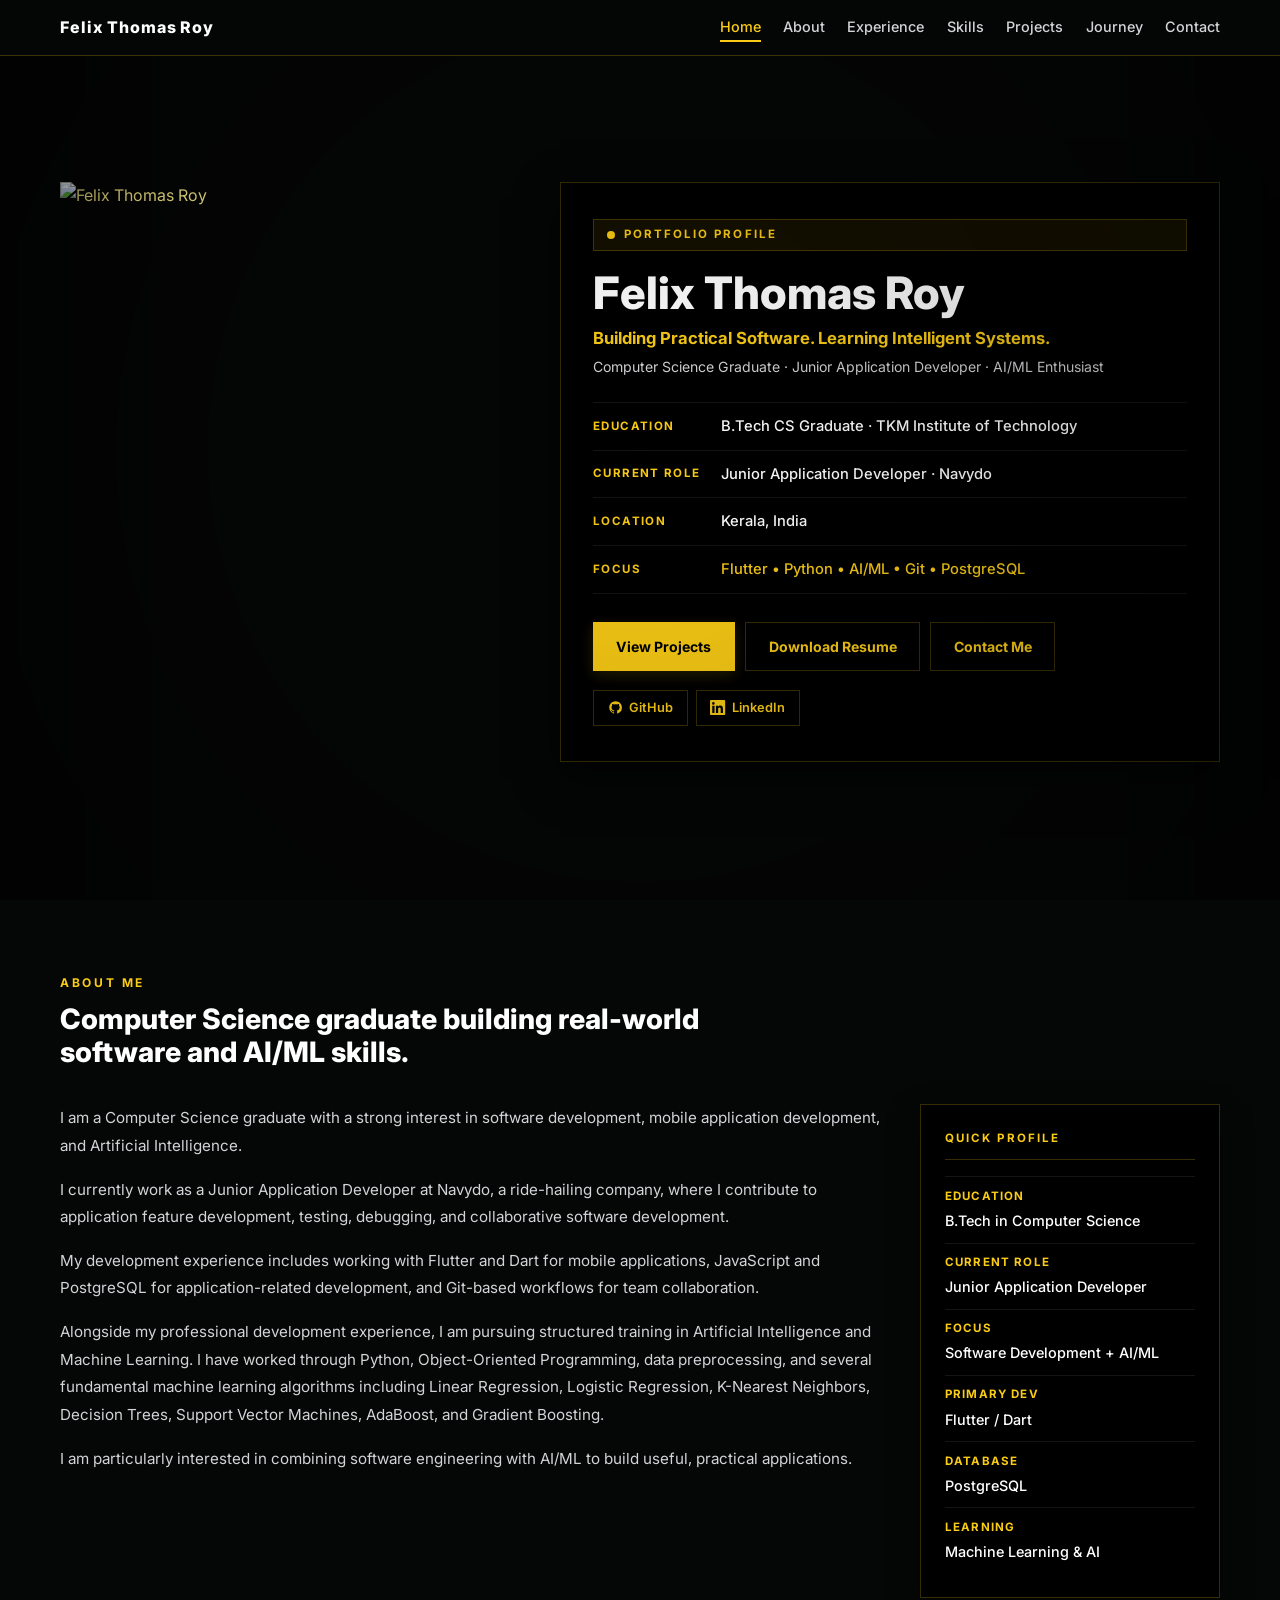
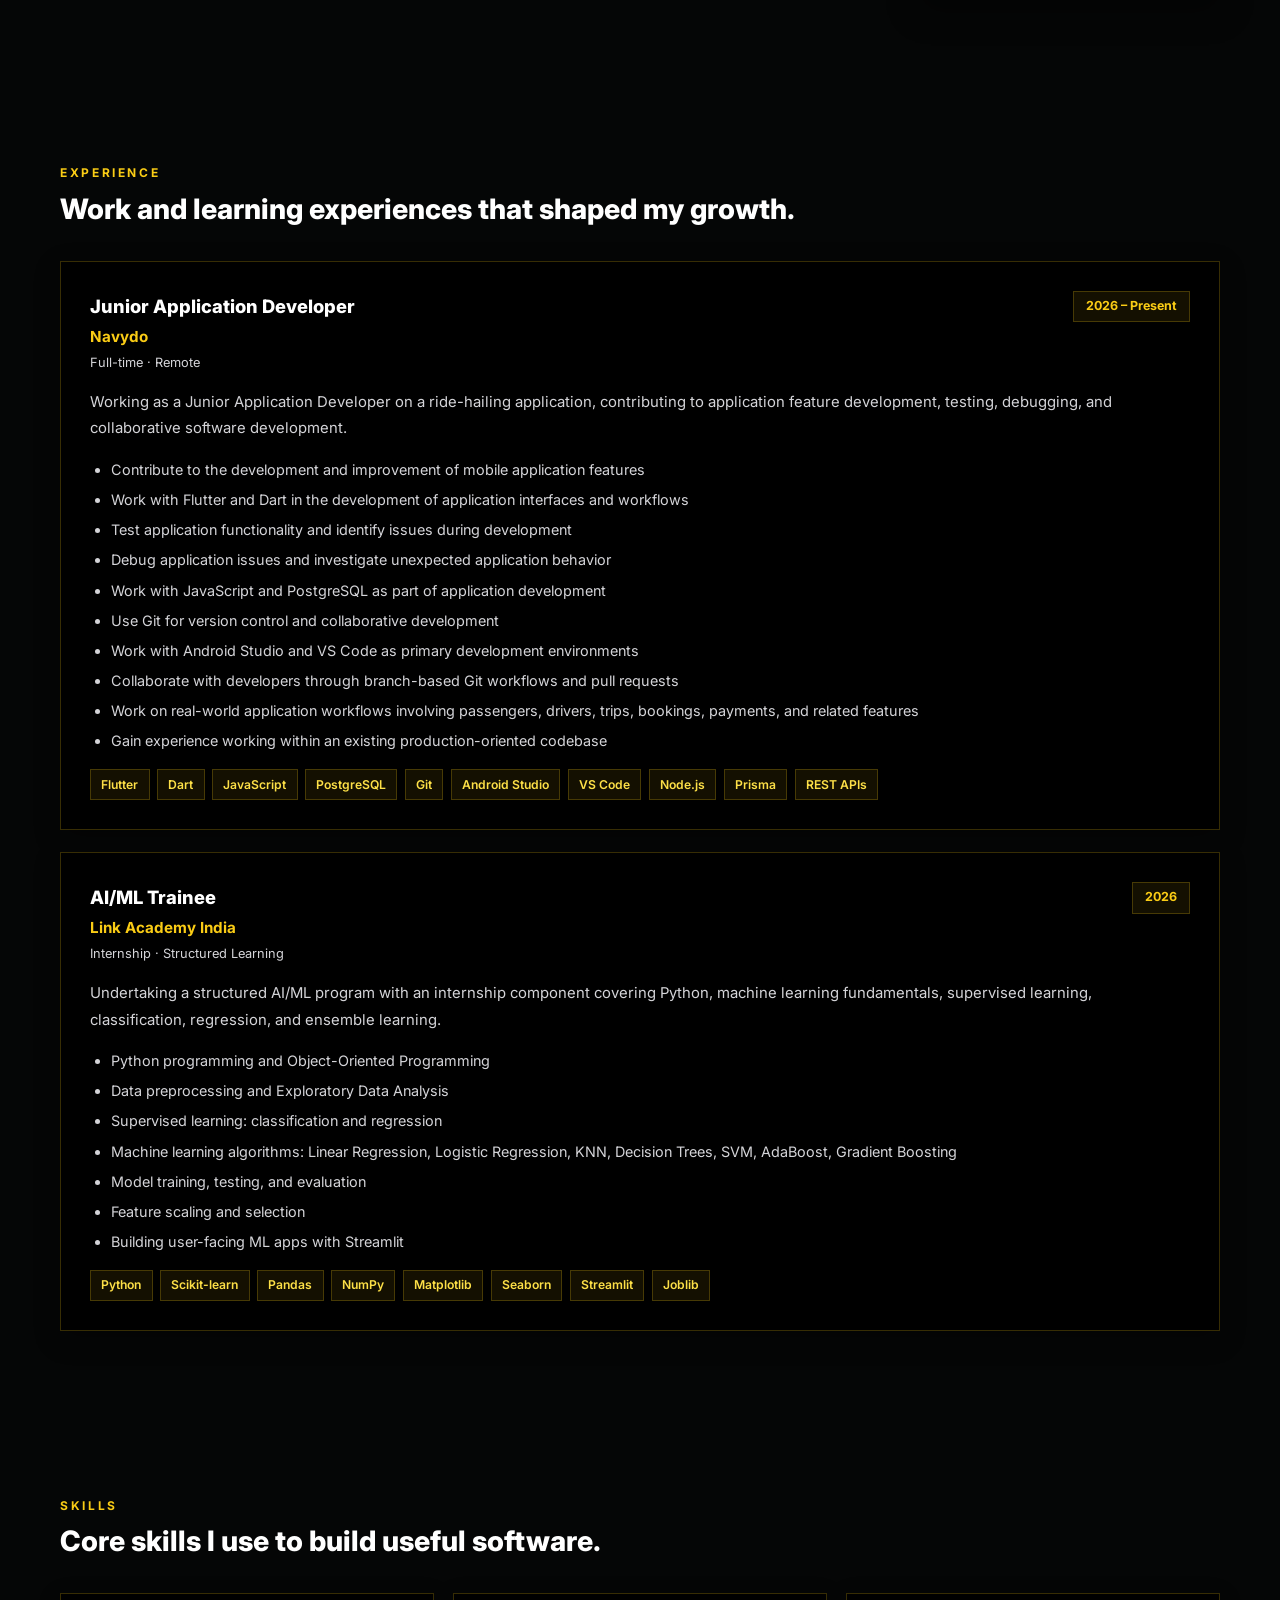
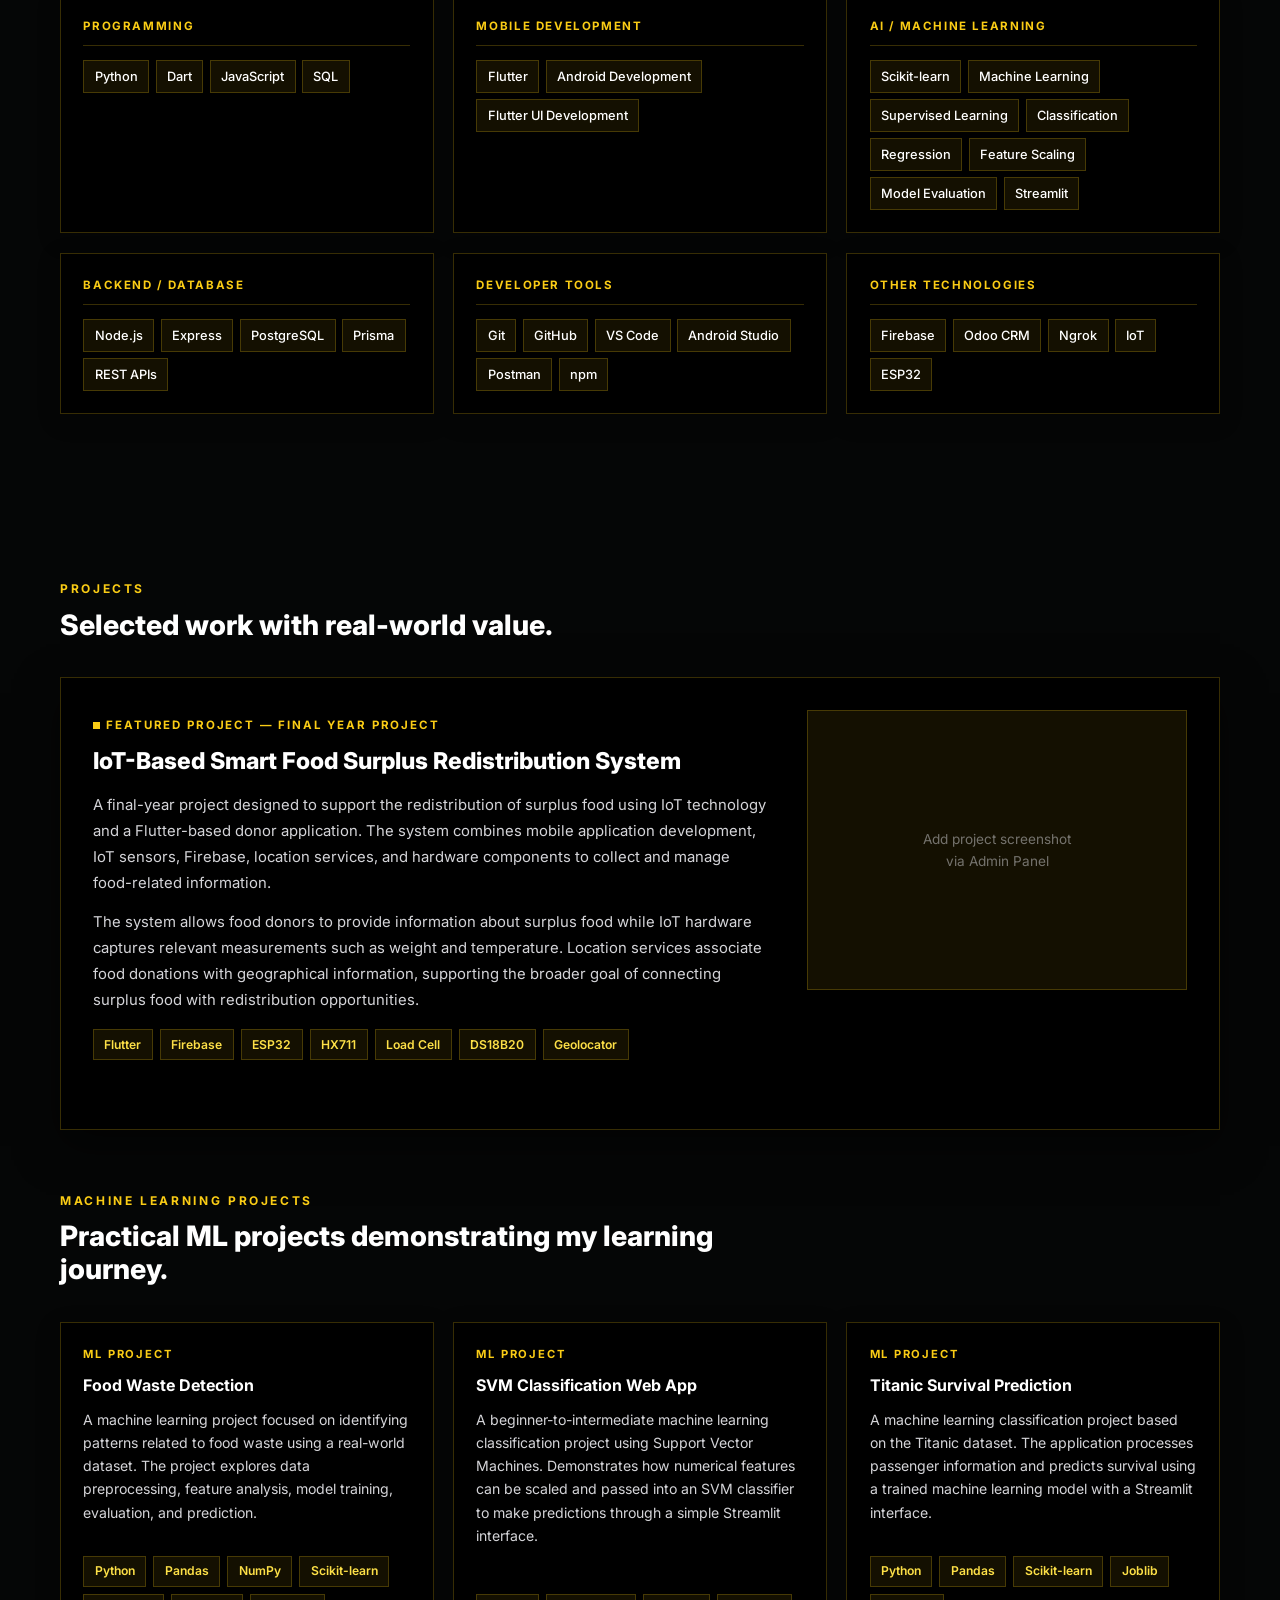
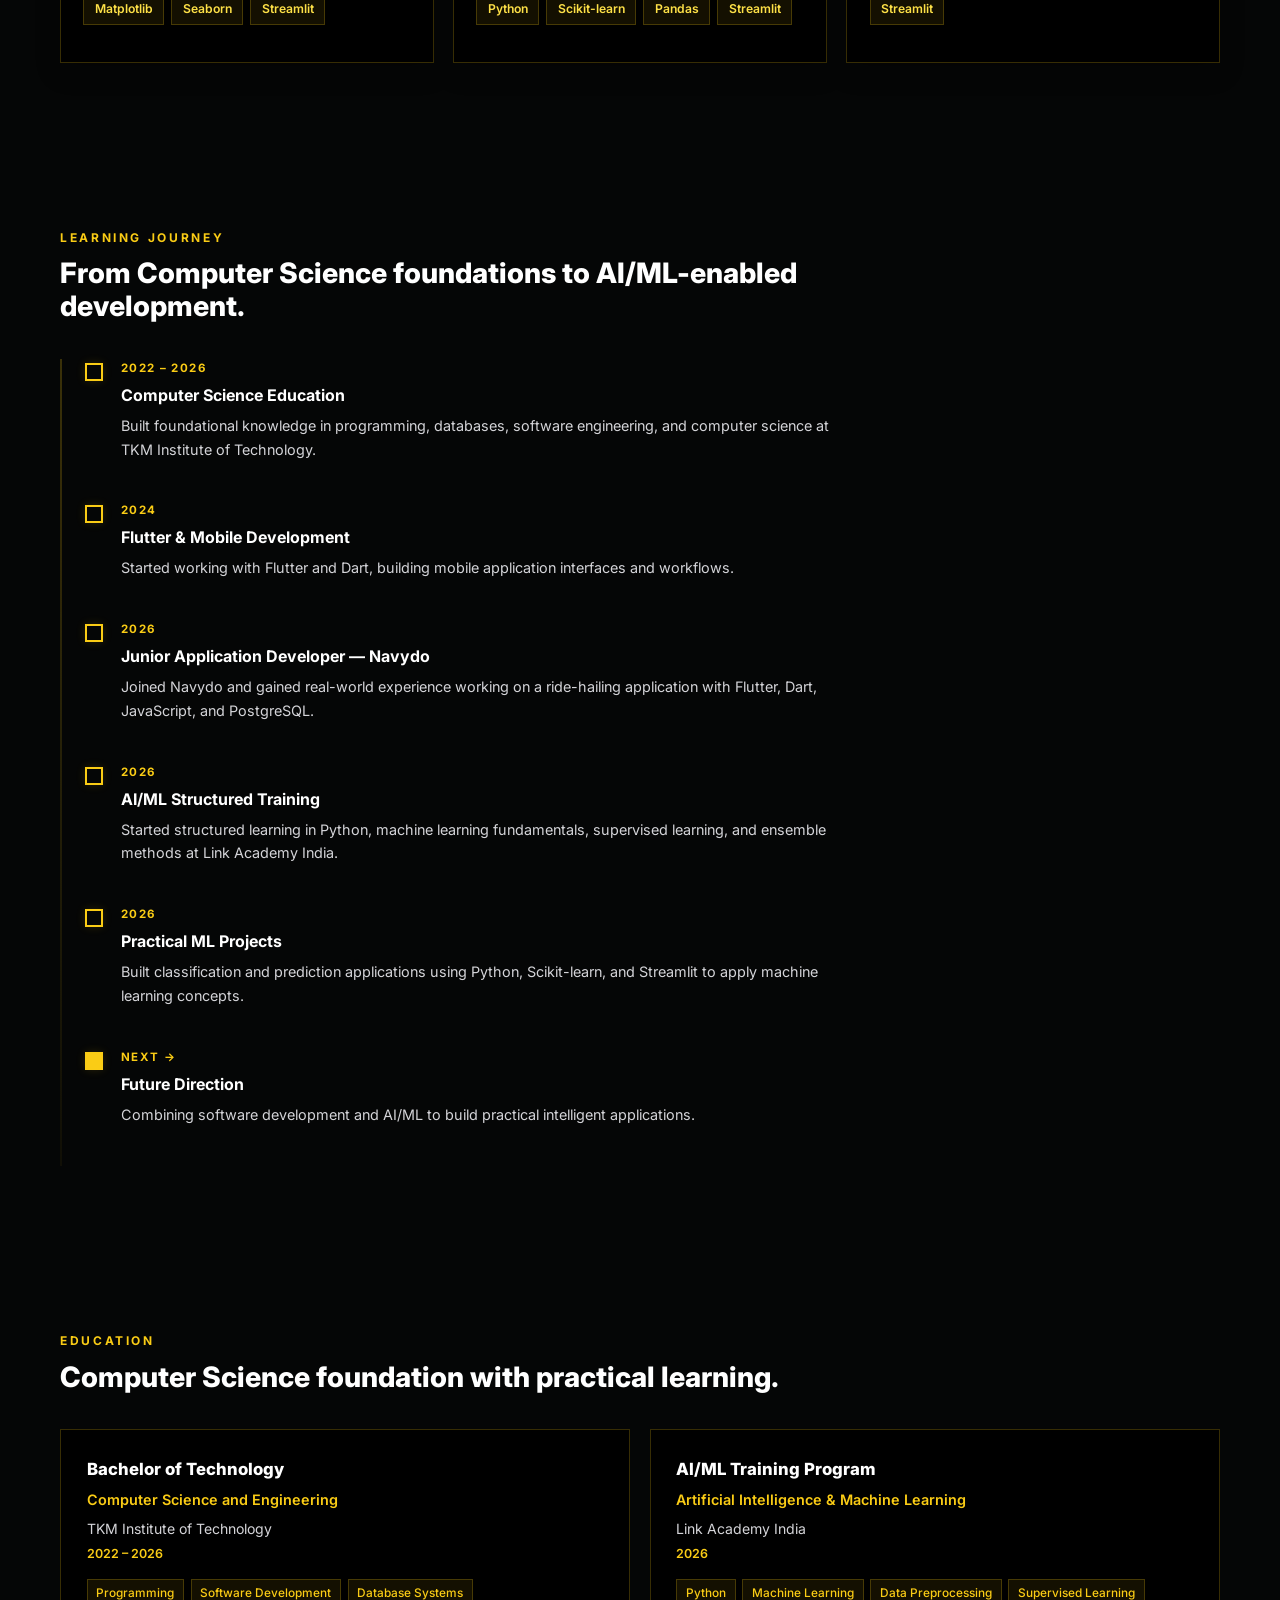
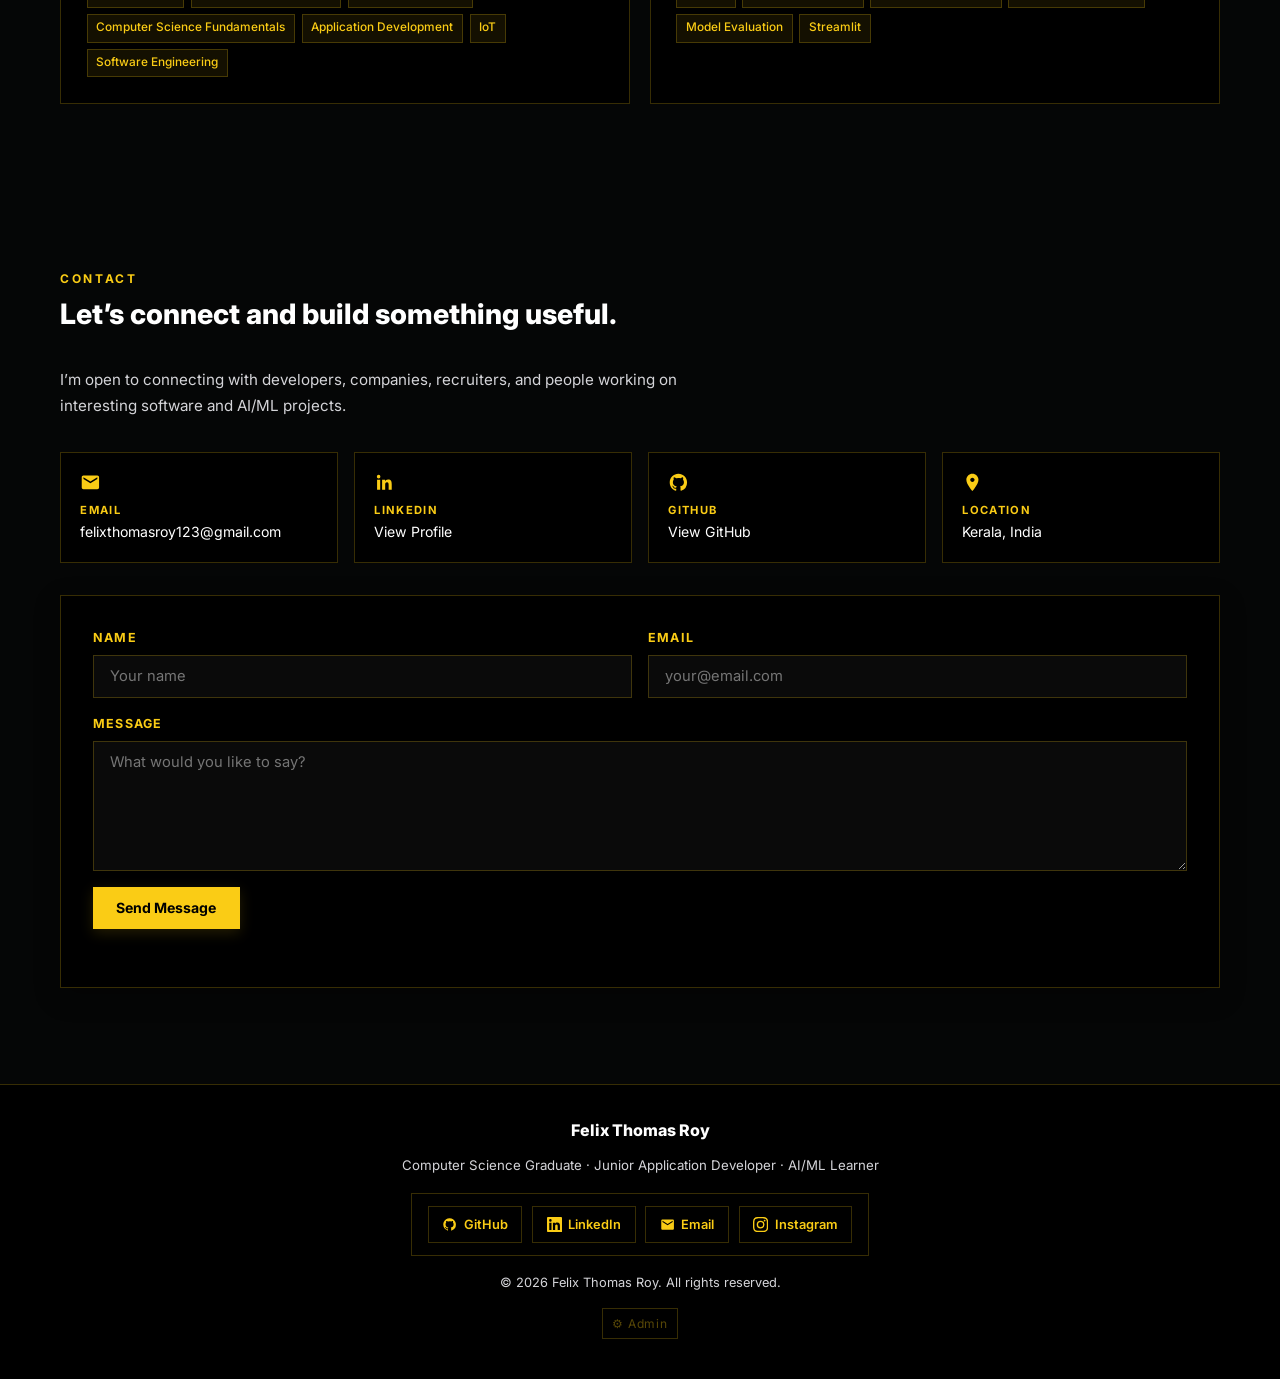
==== index.html @ 2df12592 "Initial commit" ====
<!DOCTYPE html>
<html lang="en">
<head>
  <meta charset="UTF-8" />
  <meta name="viewport" content="width=device-width, initial-scale=1.0" />
  <title>Felix Thomas Roy | Junior Application Developer &amp; AI/ML Learner</title>
  <meta name="description" content="Portfolio of Felix Thomas Roy, a Computer Science graduate and Junior Application Developer with experience in Flutter application development and an expanding focus on Artificial Intelligence and Machine Learning." />
  <meta name="keywords" content="Felix Thomas Roy, Flutter Developer, Junior Developer, AI ML, Kerala, Portfolio" />
  <meta property="og:title" content="Felix Thomas Roy | Junior Application Developer &amp; AI/ML Learner" />
  <meta property="og:description" content="Computer Science graduate and Junior Application Developer specialising in Flutter and AI/ML." />
  <meta property="og:type" content="website" />
  <link rel="preconnect" href="https://fonts.googleapis.com" />
  <link rel="preconnect" href="https://fonts.gstatic.com" crossorigin />
  <link href="https://fonts.googleapis.com/css2?family=Inter:wght@400;500;600;700;800&display=swap" rel="stylesheet" />
  <link rel="stylesheet" href="styles.css" />

  <!-- Inline portfolio data — always works, even without the server -->
  <script>
  window.PORTFOLIO_DATA = {
    "hero": {
      "name": "Felix Thomas Roy",
      "tagline": "Building Practical Software. Learning Intelligent Systems.",
      "subtitle": "Computer Science Graduate \u00b7 Junior Application Developer \u00b7 AI/ML Enthusiast",
      "intro": "I'm Felix Thomas Roy, a Computer Science graduate and Junior Application Developer with experience working on real-world mobile application development. I enjoy building practical software, solving technical problems, and continuously expanding my skills in Artificial Intelligence and Machine Learning.",
      "profilePhoto": "assets/profile-photo.jpeg",
      "resumeFile": "assets/Felix_resume.pdf",
      "availableText": "Available for work",
      "cta": {
        "viewProjects": "#projects",
        "contact": "#contact",
        "github": "https://github.com/felixthomasroy",
        "linkedin": "https://www.linkedin.com/in/felix-thomas-roy-474329355"
      }
    },
    "about": {
      "heading": "About Me",
      "paragraphs": [
        "I am a Computer Science graduate with a strong interest in software development, mobile application development, and Artificial Intelligence.",
        "I currently work as a Junior Application Developer at Navydo, a ride-hailing company, where I contribute to application feature development, testing, debugging, and collaborative software development.",
        "My development experience includes working with Flutter and Dart for mobile applications, JavaScript and PostgreSQL for application-related development, and Git-based workflows for team collaboration.",
        "Alongside my professional development experience, I am pursuing structured training in Artificial Intelligence and Machine Learning. I have worked through Python, Object-Oriented Programming, data preprocessing, and several fundamental machine learning algorithms including Linear Regression, Logistic Regression, K-Nearest Neighbors, Decision Trees, Support Vector Machines, AdaBoost, and Gradient Boosting.",
        "I am particularly interested in combining software engineering with AI/ML to build useful, practical applications."
      ],
      "quickProfile": [
        { "label": "Education", "value": "B.Tech in Computer Science" },
        { "label": "Current Role", "value": "Junior Application Developer" },
        { "label": "Focus", "value": "Software Development + AI/ML" },
        { "label": "Primary Dev", "value": "Flutter / Dart" },
        { "label": "Database", "value": "PostgreSQL" },
        { "label": "Learning", "value": "Machine Learning & AI" }
      ]
    },
    "experience": [
      {
        "id": "navydo",
        "role": "Junior Application Developer",
        "company": "Navydo",
        "type": "Full-time \u00b7 Remote",
        "period": "2026 \u2013 Present",
        "description": "Working as a Junior Application Developer on a ride-hailing application, contributing to application feature development, testing, debugging, and collaborative software development.",
        "responsibilities": [
          "Contribute to the development and improvement of mobile application features",
          "Work with Flutter and Dart in the development of application interfaces and workflows",
          "Test application functionality and identify issues during development",
          "Debug application issues and investigate unexpected application behavior",
          "Work with JavaScript and PostgreSQL as part of application development",
          "Use Git for version control and collaborative development",
          "Collaborate through branch-based Git workflows and pull requests",
          "Work on real-world workflows involving passengers, drivers, trips, bookings, payments, and related features",
          "Gain experience working within an existing production-oriented codebase"
        ],
        "technologies": ["Flutter", "Dart", "JavaScript", "PostgreSQL", "Git", "Android Studio", "VS Code", "Node.js", "Prisma", "REST APIs"]
      },
      {
        "id": "aiml",
        "role": "AI/ML Trainee",
        "company": "Link Academy India",
        "type": "Internship \u00b7 Structured Learning",
        "period": "2026",
        "description": "Undertaking a structured AI/ML program with an internship component covering Python, machine learning fundamentals, supervised learning, classification, regression, and ensemble learning.",
        "responsibilities": [
          "Python programming and Object-Oriented Programming",
          "Data preprocessing and Exploratory Data Analysis",
          "Supervised learning: classification and regression algorithms",
          "Machine learning algorithms: Linear Regression, Logistic Regression, KNN, Decision Trees, SVM, AdaBoost, Gradient Boosting",
          "Model training, testing, and evaluation",
          "Feature scaling and feature selection",
          "Building user-facing ML applications with Streamlit"
        ],
        "technologies": ["Python", "Scikit-learn", "Pandas", "NumPy", "Matplotlib", "Seaborn", "Streamlit", "Joblib"]
      }
    ],
    "skills": [
      { "category": "Programming", "items": ["Python", "Dart", "JavaScript", "SQL"] },
      { "category": "Mobile Development", "items": ["Flutter", "Android Development", "Flutter UI Development"] },
      { "category": "AI / Machine Learning", "items": ["Scikit-learn", "Machine Learning", "Supervised Learning", "Classification", "Regression", "Feature Scaling", "Model Evaluation", "Streamlit"] },
      { "category": "Backend / Database", "items": ["Node.js", "Express", "PostgreSQL", "Prisma", "REST APIs"] },
      { "category": "Developer Tools", "items": ["Git", "GitHub", "VS Code", "Android Studio", "Postman", "npm"] },
      { "category": "Other Technologies", "items": ["Firebase", "Odoo CRM", "Ngrok", "IoT", "ESP32"] }
    ],
    "projects": [
      {
        "id": "food-redistribution",
        "featured": true,
        "title": "IoT-Based Smart Food Surplus Redistribution System",
        "type": "Final Year Project",
        "description": "A final-year project designed to support the redistribution of surplus food using IoT technology and a Flutter-based donor application. The system combines mobile development, IoT sensors, Firebase, and location services.",
        "details": "The system allows food donors to provide information about surplus food while IoT hardware captures measurements such as weight and temperature. Location services associate food donations with geographical information, supporting connections between surplus food and redistribution opportunities.",
        "technologies": ["Flutter", "Firebase", "ESP32", "HX711", "Load Cell", "DS18B20", "Geolocator"],
        "image": "",
        "githubUrl": "",
        "liveUrl": ""
      },
      {
        "id": "food-waste-detection",
        "featured": false,
        "title": "Food Waste Detection",
        "type": "ML Project",
        "description": "A machine learning project focused on identifying patterns related to food waste using a real-world dataset. Explores data preprocessing, feature analysis, model training, evaluation, and prediction.",
        "details": "",
        "technologies": ["Python", "Pandas", "NumPy", "Scikit-learn", "Matplotlib", "Seaborn", "Streamlit"],
        "image": "",
        "githubUrl": "",
        "liveUrl": ""
      },
      {
        "id": "svm-classifier",
        "featured": false,
        "title": "SVM Classification Web App",
        "type": "ML Project",
        "description": "A machine learning classification project using Support Vector Machines. Demonstrates feature scaling, SVM classification, and model prediction through a simple Streamlit interface.",
        "details": "",
        "technologies": ["Python", "Scikit-learn", "Pandas", "Streamlit"],
        "image": "",
        "githubUrl": "",
        "liveUrl": ""
      },
      {
        "id": "titanic-prediction",
        "featured": false,
        "title": "Titanic Survival Prediction",
        "type": "ML Project",
        "description": "A machine learning classification project based on the Titanic dataset. Processes passenger information and predicts survival using a trained ML model with an interactive Streamlit UI.",
        "details": "",
        "technologies": ["Python", "Pandas", "Scikit-learn", "Joblib", "Streamlit"],
        "image": "",
        "githubUrl": "",
        "liveUrl": ""
      }
    ],
    "timeline": [
      { "step": "Computer Science Education", "description": "Built foundational knowledge in programming, databases, software engineering, and computer science at TKM Institute of Technology.", "period": "2022 – 2026" },
      { "step": "Flutter & Mobile Development", "description": "Started working with Flutter and Dart, building mobile application interfaces and workflows.", "period": "2024" },
      { "step": "Junior Application Developer — Navydo", "description": "Joined Navydo and gained real-world experience working on a ride-hailing application with Flutter, Dart, JavaScript, and PostgreSQL.", "period": "2026" },
      { "step": "AI/ML Structured Training", "description": "Started structured learning in Python, machine learning fundamentals, supervised learning, and ensemble methods at Link Academy India.", "period": "2026" },
      { "step": "Practical ML Projects", "description": "Built classification and prediction applications using Python, Scikit-learn, and Streamlit to apply machine learning concepts.", "period": "2026" },
      { "step": "Future Direction", "description": "Combining software development and AI/ML to build practical intelligent applications.", "period": "Next \u2192" }
    ],
    "education": [
      {
        "degree": "Bachelor of Technology",
        "field": "Computer Science and Engineering",
        "institution": "TKM Institute of Technology",
        "period": "2022 – 2026",
        "focusAreas": ["Programming", "Software Development", "Database Systems", "Computer Science Fundamentals", "Application Development", "IoT", "Software Engineering"]
      },
      {
        "degree": "AI/ML Training Program",
        "field": "Artificial Intelligence & Machine Learning",
        "institution": "Link Academy India",
        "period": "2026",
        "focusAreas": ["Python", "Machine Learning", "Data Preprocessing", "Supervised Learning", "Model Evaluation", "Streamlit"]
      }
    ],
    "contact": {
      "heading": "Let\u2019s Connect",
      "subtext": "I\u2019m open to connecting with developers, companies, recruiters, and people working on interesting software and AI/ML projects.",
      "email": "felixthomasroy123@gmail.com",
      "linkedin": "https://www.linkedin.com/in/felix-thomas-roy-474329355",
      "github": "https://github.com/felixthomasroy",
      "instagram": "https://www.instagram.com/felixthomasroy_",
      "location": "Kerala, India"
    },
    "footer": {
      "name": "Felix Thomas Roy",
      "tagline": "Computer Science Graduate \u00b7 Junior Application Developer \u00b7 AI/ML Learner",
      "copyright": "\u00a9 2026 Felix Thomas Roy. All rights reserved."
    }
  };
  </script>
</head>
<body>

  <!-- HEADER -->
  <header class="page-header" id="pageHeader">
    <div class="container header-inner">
      <a class="brand" href="#home">Felix Thomas Roy</a>
      <button id="menuToggle" class="menu-toggle" aria-label="Toggle navigation" aria-expanded="false"></button>
      <nav id="mainNav" class="main-nav">
        <a href="#home">Home</a>
        <a href="#about">About</a>
        <a href="#experience">Experience</a>
        <a href="#skills">Skills</a>
        <a href="#projects">Projects</a>
        <a href="#timeline">Journey</a>
        <a href="#contact">Contact</a>
      </nav>
    </div>
  </header>

  <main>

    <!-- HERO -->
    <section id="home" class="hero-section">
      <div class="container">
        <div class="hero-layout">

          <!-- Photo — LEFT -->
          <aside class="photo-panel">
            <div class="photo-frame">
              <img class="profile-image" id="profilePhoto" src="assets/profile-photo.jpeg" alt="Felix Thomas Roy" />
            </div>
          </aside>

          <!-- Text — RIGHT -->
          <div class="hero-text reveal">
            <div class="portfolio-tag">
              <span class="pulse-dot"></span>
              Portfolio Profile
            </div>
            <h1 class="hero-name" id="heroName">Felix Thomas Roy</h1>
            <p class="hero-tagline" id="heroTagline">Building Practical Software. Learning Intelligent Systems.</p>
            <p class="hero-subtitle" id="heroSubtitle">Computer Science Graduate &middot; Junior Application Developer &middot; AI/ML Enthusiast</p>

            <div class="info-stack">
              <div class="info-row">
                <span class="info-label">Education</span>
                <span class="info-value">B.Tech CS Graduate &middot; TKM Institute of Technology</span>
              </div>
              <div class="info-row">
                <span class="info-label">Current Role</span>
                <span class="info-value">Junior Application Developer &middot; Navydo</span>
              </div>
              <div class="info-row">
                <span class="info-label">Location</span>
                <span class="info-value">Kerala, India</span>
              </div>
              <div class="info-row">
                <span class="info-label">Focus</span>
                <span class="info-value accent-text">Flutter &bull; Python &bull; AI/ML &bull; Git &bull; PostgreSQL</span>
              </div>
            </div>

            <div class="hero-actions">
              <a class="button primary" href="#projects">View Projects</a>
              <a class="button secondary" id="resumeBtn" href="assets/Felix_resume.pdf" target="_blank" rel="noopener">Download Resume</a>
              <a class="button secondary" href="#contact">Contact Me</a>
            </div>

            <div class="social-links">
              <a href="https://github.com/felixthomasroy" target="_blank" rel="noreferrer" class="social-pill" id="heroGithub">
                <svg viewBox="0 0 24 24" fill="currentColor"><path d="M12 2C6.477 2 2 6.484 2 12.017c0 4.425 2.865 8.18 6.839 9.504.5.092.682-.217.682-.483 0-.237-.008-.868-.013-1.703-2.782.605-3.369-1.343-3.369-1.343-.454-1.158-1.11-1.466-1.11-1.466-.908-.62.069-.608.069-.608 1.003.07 1.531 1.032 1.531 1.032.892 1.53 2.341 1.088 2.91.832.092-.647.35-1.088.636-1.338-2.22-.253-4.555-1.113-4.555-4.951 0-1.093.39-1.988 1.029-2.688-.103-.253-.446-1.272.098-2.65 0 0 .84-.27 2.75 1.026A9.564 9.564 0 0112 6.844c.85.004 1.705.115 2.504.337 1.909-1.296 2.747-1.027 2.747-1.027.546 1.379.202 2.398.1 2.651.64.7 1.028 1.595 1.028 2.688 0 3.848-2.339 4.695-4.566 4.943.359.309.678.92.678 1.855 0 1.338-.012 2.419-.012 2.747 0 .268.18.58.688.482A10.019 10.019 0 0022 12.017C22 6.484 17.522 2 12 2z"/></svg>
                GitHub
              </a>
              <a href="https://www.linkedin.com/in/felix-thomas-roy-474329355" target="_blank" rel="noreferrer" class="social-pill" id="heroLinkedin">
                <svg viewBox="0 0 24 24" fill="currentColor"><path d="M20.447 20.452h-3.554v-5.569c0-1.328-.027-3.037-1.852-3.037-1.853 0-2.136 1.445-2.136 2.939v5.667H9.351V9h3.414v1.561h.046c.477-.9 1.637-1.85 3.37-1.85 3.601 0 4.267 2.37 4.267 5.455v6.286zM5.337 7.433a2.062 2.062 0 01-2.063-2.065 2.064 2.064 0 112.063 2.065zm1.782 13.019H3.555V9h3.564v11.452zM22.225 0H1.771C.792 0 0 .774 0 1.729v20.542C0 23.227.792 24 1.771 24h20.451C23.2 24 24 23.227 24 22.271V1.729C24 .774 23.2 0 22.222 0h.003z"/></svg>
                LinkedIn
              </a>
            </div>
          </div>

        </div>
      </div>
    </section>

    <!-- ABOUT -->
    <section id="about" class="section">
      <div class="container">
        <div class="section-heading reveal">
          <span>About Me</span>
          <h2>Computer Science graduate building real-world software and AI/ML skills.</h2>
        </div>
        <div class="about-grid">
          <div class="about-text reveal" id="aboutText"></div>
          <div class="quick-profile reveal" id="quickProfile">
            <h3 class="qp-heading">Quick Profile</h3>
          </div>
        </div>
      </div>
    </section>

    <!-- EXPERIENCE -->
    <section id="experience" class="section">
      <div class="container">
        <div class="section-heading reveal">
          <span>Experience</span>
          <h2>Work and learning experiences that shaped my growth.</h2>
        </div>
        <div id="experienceList" class="experience-list"></div>
      </div>
    </section>

    <!-- SKILLS -->
    <section id="skills" class="section">
      <div class="container">
        <div class="section-heading reveal">
          <span>Skills</span>
          <h2>Core skills I use to build useful software.</h2>
        </div>
        <div id="skillsGrid" class="skills-grid"></div>
      </div>
    </section>

    <!-- PROJECTS -->
    <section id="projects" class="section">
      <div class="container">
        <div class="section-heading reveal">
          <span>Projects</span>
          <h2>Selected work with real-world value.</h2>
        </div>
        <div id="featuredProject" class="featured-project-wrapper reveal"></div>

        <div class="section-heading reveal" style="margin-top:3.5rem">
          <span>Machine Learning Projects</span>
          <h2>Practical ML projects demonstrating my learning journey.</h2>
        </div>
        <div id="mlProjects" class="ml-grid"></div>
      </div>
    </section>

    <!-- TIMELINE -->
    <section id="timeline" class="section">
      <div class="container">
        <div class="section-heading reveal">
          <span>Learning Journey</span>
          <h2>From Computer Science foundations to AI/ML-enabled development.</h2>
        </div>
        <div id="timelineList" class="timeline-list"></div>
      </div>
    </section>

    <!-- EDUCATION -->
    <section id="education" class="section">
      <div class="container">
        <div class="section-heading reveal">
          <span>Education</span>
          <h2>Computer Science foundation with practical learning.</h2>
        </div>
        <div id="educationList" class="edu-grid"></div>
      </div>
    </section>

    <!-- CONTACT -->
    <section id="contact" class="section contact-section">
      <div class="container">
        <div class="section-heading reveal">
          <span>Contact</span>
          <h2>Let&rsquo;s connect and build something useful.</h2>
        </div>
        <p class="contact-intro reveal" id="contactIntro">I&rsquo;m open to connecting with developers, companies, recruiters, and people working on interesting software and AI/ML projects.</p>

        <!-- Contact details row -->
        <div id="contactInfo" class="contact-details-row reveal"></div>

        <!-- Contact form — full width below -->
        <form class="contact-form reveal" id="contactForm" onsubmit="handleContactForm(event)">
          <div class="form-row">
            <div class="form-group">
              <label for="formName">Name</label>
              <input type="text" id="formName" placeholder="Your name" required />
            </div>
            <div class="form-group">
              <label for="formEmail">Email</label>
              <input type="email" id="formEmail" placeholder="your@email.com" required />
            </div>
          </div>
          <div class="form-group">
            <label for="formMsg">Message</label>
            <textarea id="formMsg" rows="5" placeholder="What would you like to say?" required></textarea>
          </div>
          <button type="submit" class="button primary">Send Message</button>
          <p id="formStatus" class="form-status"></p>
        </form>
      </div>
    </section>

  </main>

  <!-- FOOTER -->
  <footer class="site-footer">
    <div class="container footer-inner">
      <p class="footer-name" id="footerName">Felix Thomas Roy</p>
      <p class="footer-tagline" id="footerTagline">Computer Science Graduate &middot; Junior Application Developer &middot; AI/ML Learner</p>
      <div class="footer-social-row">
        <a href="https://github.com/felixthomasroy" target="_blank" rel="noreferrer" id="footerGithub">
          <svg viewBox="0 0 24 24" fill="currentColor"><path d="M12 2C6.477 2 2 6.484 2 12.017c0 4.425 2.865 8.18 6.839 9.504.5.092.682-.217.682-.483 0-.237-.008-.868-.013-1.703-2.782.605-3.369-1.343-3.369-1.343-.454-1.158-1.11-1.466-1.11-1.466-.908-.62.069-.608.069-.608 1.003.07 1.531 1.032 1.531 1.032.892 1.53 2.341 1.088 2.91.832.092-.647.35-1.088.636-1.338-2.22-.253-4.555-1.113-4.555-4.951 0-1.093.39-1.988 1.029-2.688-.103-.253-.446-1.272.098-2.65 0 0 .84-.27 2.75 1.026A9.564 9.564 0 0112 6.844c.85.004 1.705.115 2.504.337 1.909-1.296 2.747-1.027 2.747-1.027.546 1.379.202 2.398.1 2.651.64.7 1.028 1.595 1.028 2.688 0 3.848-2.339 4.695-4.566 4.943.359.309.678.92.678 1.855 0 1.338-.012 2.419-.012 2.747 0 .268.18.58.688.482A10.019 10.019 0 0022 12.017C22 6.484 17.522 2 12 2z"/></svg>
          GitHub
        </a>
        <a href="https://www.linkedin.com/in/felix-thomas-roy-474329355" target="_blank" rel="noreferrer" id="footerLinkedin">
          <svg viewBox="0 0 24 24" fill="currentColor"><path d="M20.447 20.452h-3.554v-5.569c0-1.328-.027-3.037-1.852-3.037-1.853 0-2.136 1.445-2.136 2.939v5.667H9.351V9h3.414v1.561h.046c.477-.9 1.637-1.85 3.37-1.85 3.601 0 4.267 2.37 4.267 5.455v6.286zM5.337 7.433a2.062 2.062 0 01-2.063-2.065 2.064 2.064 0 112.063 2.065zm1.782 13.019H3.555V9h3.564v11.452zM22.225 0H1.771C.792 0 0 .774 0 1.729v20.542C0 23.227.792 24 1.771 24h20.451C23.2 24 24 23.227 24 22.271V1.729C24 .774 23.2 0 22.222 0h.003z"/></svg>
          LinkedIn
        </a>
        <a href="mailto:felixthomasroy123@gmail.com" id="footerEmail">
          <svg viewBox="0 0 24 24" fill="currentColor"><path d="M20 4H4c-1.1 0-2 .9-2 2v12c0 1.1.9 2 2 2h16c1.1 0 2-.9 2-2V6c0-1.1-.9-2-2-2zm0 4l-8 5-8-5V6l8 5 8-5v2z"/></svg>
          Email
        </a>
        <a href="https://www.instagram.com/felixthomasroy_" target="_blank" rel="noreferrer">
          <svg viewBox="0 0 24 24" fill="currentColor"><path d="M12 2.163c3.204 0 3.584.012 4.85.07 3.252.148 4.771 1.691 4.919 4.919.058 1.265.069 1.645.069 4.849 0 3.205-.012 3.584-.069 4.849-.149 3.225-1.664 4.771-4.919 4.919-1.266.058-1.644.07-4.85.07-3.204 0-3.584-.012-4.849-.07-3.26-.149-4.771-1.699-4.919-4.92-.058-1.265-.07-1.644-.07-4.849 0-3.204.013-3.583.07-4.849.149-3.227 1.664-4.771 4.919-4.919 1.266-.057 1.645-.069 4.849-.069zm0-2.163c-3.259 0-3.667.014-4.947.072-4.358.2-6.78 2.618-6.98 6.98-.059 1.281-.073 1.689-.073 4.948 0 3.259.014 3.668.072 4.948.2 4.358 2.618 6.78 6.98 6.98 1.281.058 1.689.072 4.948.072 3.259 0 3.668-.014 4.948-.072 4.354-.2 6.782-2.618 6.979-6.98.059-1.28.073-1.689.073-4.948 0-3.259-.014-3.667-.072-4.947-.196-4.354-2.617-6.78-6.979-6.98-1.281-.059-1.69-.073-4.949-.073zm0 5.838a6.162 6.162 0 100 12.324 6.162 6.162 0 000-12.324zM12 16a4 4 0 110-8 4 4 0 010 8zm6.406-11.845a1.44 1.44 0 100 2.881 1.44 1.44 0 000-2.881z"/></svg>
          Instagram
        </a>
      </div>
      <p class="footer-copy" id="footerCopy">&copy; 2026 Felix Thomas Roy. All rights reserved.</p>
      <!-- Admin panel access — subtle but findable in the footer -->
      <a href="ctrl-panel.html" class="admin-link" title="Admin">&#9881; Admin</a>
    </div>
  </footer>

  <script src="script.js"></script>
</body>
</html>
---- styles.css ----
/* ═══════════════════════════════════════════════════════════════
   FELIX THOMAS ROY — PORTFOLIO STYLES
   Theme  : Dark background + Soft Muted Yellow Borders + Bright Yellow Text
   Corners: Sharp (0–4px only)
   Background: assets/Screenshot 2026-08-08 151716.png (PRESERVED)
   ═══════════════════════════════════════════════════════════════ */

:root {
  --accent:         #facc15; /* Bright vivid yellow for text & highlights */
  --accent-light:   #fde047;
  --accent-dark:    #ca8a04;
  --accent-dim:     rgba(250, 204, 21, 0.08);
  --accent-border:  rgba(250, 204, 21, 0.22); /* Softened, low-brightness yellow for box borders */
  --accent-border-hover: rgba(250, 204, 21, 0.45);
  --accent-glow:    rgba(250, 204, 21, 0.15);
  --bg:             #050606;
  --surface:        #000000;
  --text:           #fef08a;
  --text-dim:       #d4d4d8;
  --text-bright:    #ffffff;
  --tag-accent:     #fde047;
  color-scheme: dark;
  font-family: 'Inter', sans-serif;
  font-size: 16px;
  line-height: 1.65;
}

* { box-sizing: border-box; margin: 0; padding: 0; }

html {
  scroll-behavior: smooth;
  scrollbar-color: var(--accent-border) #171717;
  scrollbar-width: thin;
}

body {
  min-height: 100vh;
  background-image: url('assets/Screenshot 2026-08-08 151716.png');
  background-color: var(--bg);
  background-position: top left;
  background-repeat: repeat;
  background-size: auto;
  background-attachment: fixed;
  color: var(--text);
  font-family: 'Inter', 'Times New Roman', Times, serif;
  overflow-x: hidden;
}

body::-webkit-scrollbar { width: 10px; }
body::-webkit-scrollbar-track { background: #111; }
body::-webkit-scrollbar-thumb {
  background: linear-gradient(180deg, var(--accent-dark), #422006);
  border: 2px solid #111;
}
body::-webkit-scrollbar-thumb:hover { background: var(--accent); }

body::before {
  content: "";
  position: fixed;
  inset: 0;
  pointer-events: none;
  background: linear-gradient(90deg, rgba(0,0,0,.38) 0%, transparent 12%, transparent 88%, rgba(0,0,0,.38) 100%);
  z-index: 0;
}
body::after {
  content: "";
  position: fixed;
  inset: 0;
  pointer-events: none;
  background: radial-gradient(circle, transparent 0%, rgba(0,0,0,.30) 100%);
  z-index: 0;
}

a { color: inherit; text-decoration: none; }

.container {
  width: min(1160px, calc(100% - 2.5rem));
  margin: 0 auto;
}

/* ── SCROLL REVEAL ─────────────────────────────────────────── */
.reveal, .reveal-right {
  opacity: 0;
  transform: translateY(28px);
  transition: opacity 0.6s ease, transform 0.6s ease;
}
.reveal.visible, .reveal-right.visible {
  opacity: 1;
  transform: translateY(0);
}

/* ── HEADER ────────────────────────────────────────────────── */
.page-header {
  position: sticky;
  top: 0;
  z-index: 100;
  backdrop-filter: blur(14px);
  background: rgba(5,6,6,0.92);
  border-bottom: 1px solid var(--accent-border);
}

.header-inner {
  display: flex;
  align-items: center;
  justify-content: space-between;
  padding: .9rem 0;
  gap: 1rem;
}

.brand {
  font-weight: 800;
  letter-spacing: .06em;
  color: var(--text-bright);
  font-size: 1rem;
  white-space: nowrap;
}

.main-nav {
  display: flex;
  align-items: center;
  gap: 1.4rem;
}

.main-nav a {
  font-size: .9rem;
  font-weight: 500;
  color: var(--text-dim);
  transition: color .2s;
  position: relative;
  padding-bottom: 2px;
}
.main-nav a::after {
  content: '';
  position: absolute;
  bottom: -2px; left: 0;
  width: 0; height: 2px;
  background: var(--accent);
  transition: width .2s;
}
.main-nav a:hover, .main-nav a.active { color: var(--accent); }
.main-nav a:hover::after, .main-nav a.active::after { width: 100%; }

.menu-toggle {
  display: none;
  align-items: center;
  justify-content: center;
  width: 40px; height: 40px;
  border: 1px solid var(--accent-border);
  border-radius: 4px;
  background: transparent;
  color: var(--text);
  cursor: pointer;
}
.menu-toggle::before {
  content: "";
  width: 22px; height: 2px;
  border-radius: 1px;
  background: currentColor;
  box-shadow: 0 7px 0 currentColor, 0 -7px 0 currentColor;
}

/* ── HERO ──────────────────────────────────────────────────── */
.hero-section {
  min-height: calc(100vh - 68px);
  display: grid;
  place-items: center;
  padding: 3rem 0;
}

.hero-layout {
  display: grid;
  grid-template-columns: minmax(360px, 460px) 1fr;
  gap: 2.5rem;
  align-items: stretch; /* Stretches photo and text card to equal height */
}

/* Photo — LEFT (Border removed, wider layout, height matches text card) */
.photo-panel {
  display: flex;
  flex-direction: column;
  height: 100%;
}

.photo-frame {
  width: 100%;
  height: 100%;
  min-height: 100%;
  background: transparent;
  border: none;
  box-shadow: none;
  overflow: hidden;
  display: flex;
}

.profile-image {
  width: 100%;
  height: 100%;
  min-height: 100%;
  object-fit: cover;
  object-position: center 15%;
  display: block;
  border: none;
  box-shadow: none;
}

/* Text — RIGHT */
.hero-text {
  background: var(--surface);
  border: 1px solid var(--accent-border);
  padding: 2.2rem 2rem;
  box-shadow: 0 16px 40px rgba(0,0,0,.55);
  display: flex;
  flex-direction: column;
  justify-content: center;
  height: 100%;
}

.portfolio-tag {
  display: inline-flex;
  align-items: center;
  gap: .55rem;
  margin-bottom: 1.2rem;
  padding: .35rem .8rem;
  background: var(--accent-dim);
  border: 1px solid var(--accent-border);
  color: var(--accent);
  font-size: .72rem;
  font-weight: 700;
  letter-spacing: .18em;
  text-transform: uppercase;
}

.pulse-dot {
  display: inline-block;
  width: 8px; height: 8px;
  border-radius: 50%;
  background: var(--accent);
  animation: pulse 2s ease-in-out infinite;
}

@keyframes pulse {
  0%,100% { box-shadow: 0 0 0 0 rgba(250, 204, 21, .7); }
  50%      { box-shadow: 0 0 0 6px rgba(250, 204, 21, 0); }
}

.hero-name {
  font-size: clamp(2rem, 3.5vw, 3.8rem);
  font-weight: 800;
  color: var(--text-bright);
  line-height: 1.05;
  margin-bottom: .6rem;
}

.hero-tagline {
  font-size: clamp(.95rem, 1.3vw, 1.15rem);
  font-weight: 700;
  color: var(--accent);
  margin-bottom: .3rem;
  line-height: 1.4;
}

.hero-subtitle {
  font-size: .88rem;
  color: var(--text-dim);
  margin-bottom: 1.5rem;
}

/* Info stack */
.info-stack { margin-bottom: 1.8rem; }

.info-row {
  display: grid;
  grid-template-columns: 120px 1fr;
  gap: .5rem;
  padding: .7rem 0;
  border-top: 1px solid rgba(255,255,255,.08);
  align-items: center;
}
.info-row:last-child { border-bottom: 1px solid rgba(255,255,255,.08); }

.info-label {
  font-weight: 700;
  font-size: .72rem;
  color: var(--accent);
  letter-spacing: .12em;
  text-transform: uppercase;
}
.info-value {
  font-size: .92rem;
  color: var(--text-bright);
  font-weight: 500;
}
.accent-text { color: var(--accent); }

/* Buttons */
.hero-actions {
  display: flex;
  flex-wrap: wrap;
  gap: .65rem;
  margin-bottom: 1.2rem;
}

.social-links { display: flex; flex-wrap: wrap; gap: .5rem; }

.social-pill {
  display: inline-flex;
  align-items: center;
  gap: .4rem;
  padding: .4rem .85rem;
  border: 1px solid var(--accent-border);
  color: var(--accent);
  font-size: .8rem;
  font-weight: 600;
  transition: background .2s, transform .2s, border-color .2s;
}
.social-pill svg { width: .95rem; height: .95rem; }
.social-pill:hover {
  background: var(--accent-dim);
  border-color: var(--accent-border-hover);
  transform: translateY(-1px);
}

/* ── BUTTONS ───────────────────────────────────────────────── */
.button {
  display: inline-flex;
  align-items: center;
  justify-content: center;
  padding: .72rem 1.4rem;
  border: 1px solid transparent;
  font-weight: 700;
  font-size: .88rem;
  cursor: pointer;
  transition: transform .18s, box-shadow .18s, background .18s;
  font-family: inherit;
}
.button:hover { transform: translateY(-2px); }

.primary {
  background: var(--accent);
  color: #000000;
  border-color: var(--accent);
  box-shadow: 0 4px 14px var(--accent-glow);
}
.primary:hover { background: #fde047; box-shadow: 0 8px 22px rgba(250, 204, 21, .3); }

.secondary {
  background: transparent;
  color: var(--accent);
  border: 1px solid var(--accent-border);
}
.secondary:hover {
  background: var(--accent-dim);
  border-color: var(--accent-border-hover);
}

/* ── SECTION BASE ──────────────────────────────────── */
.section { padding: 5rem 0; }

.section-heading { max-width: 760px; margin-bottom: 2.2rem; }
.section-heading span {
  display: inline-block;
  font-size: .75rem;
  letter-spacing: .22em;
  color: var(--accent);
  margin-bottom: .6rem;
  text-transform: uppercase;
  font-weight: 700;
}
.section-heading h2 {
  font-size: clamp(1.7rem, 2.2vw, 2.4rem);
  line-height: 1.18;
  color: var(--text-bright);
  font-weight: 800;
}

/* ── ABOUT ─────────────────────────────────────────────────── */
.about-grid {
  display: grid;
  grid-template-columns: 1fr 300px;
  gap: 2rem;
  align-items: start;
}

.about-text p {
  color: var(--text-dim);
  margin-bottom: 1rem;
  line-height: 1.82;
  font-size: .95rem;
}
.about-text p:last-child { margin-bottom: 0; }

.quick-profile {
  background: var(--surface);
  border: 1px solid var(--accent-border);
  padding: 1.5rem;
  box-shadow: 0 12px 30px rgba(0,0,0,.4);
}

.qp-heading {
  font-size: .72rem;
  letter-spacing: .18em;
  text-transform: uppercase;
  color: var(--accent);
  font-weight: 700;
  margin-bottom: 1rem;
  padding-bottom: .7rem;
  border-bottom: 1px solid var(--accent-border);
}

.qp-item {
  display: flex;
  flex-direction: column;
  padding: .6rem 0;
  border-top: 1px solid rgba(255,255,255,.08);
  gap: .2rem;
}
.qp-label { font-size: .72rem; color: var(--accent); font-weight: 700; text-transform: uppercase; letter-spacing: .1em; }
.qp-value { font-size: .9rem; color: #fff; font-weight: 500; }

/* ── EXPERIENCE ────────────────────────────────────────────── */
.experience-list { display: flex; flex-direction: column; gap: 1.4rem; }

.exp-card {
  background: var(--surface);
  border: 1px solid var(--accent-border);
  padding: 1.8rem;
  box-shadow: 0 8px 24px rgba(0,0,0,.3);
  transition: border-color .25s, transform .25s;
}
.exp-card:hover { border-color: var(--accent-border-hover); transform: translateY(-3px); }

.exp-header {
  display: flex;
  justify-content: space-between;
  align-items: flex-start;
  flex-wrap: wrap;
  gap: .6rem;
  margin-bottom: 1rem;
}
.exp-role  { font-size: 1.15rem; font-weight: 800; color: var(--text-bright); }
.exp-company { color: var(--accent); font-weight: 700; font-size: .95rem; margin-top: .15rem; }
.exp-meta { font-size: .8rem; color: var(--text-dim); margin-top: .2rem; }

.exp-period {
  font-size: .78rem;
  color: var(--accent);
  background: var(--accent-dim);
  border: 1px solid var(--accent-border);
  padding: .28rem .75rem;
  font-weight: 700;
  white-space: nowrap;
}

.exp-desc { color: var(--text-dim); margin: 0 0 1rem; line-height: 1.78; font-size: .93rem; }

.exp-responsibilities {
  margin: 0 0 1rem;
  padding-left: 1.3rem;
  color: var(--text-dim);
  font-size: .9rem;
}
.exp-responsibilities li { margin-bottom: .4rem; line-height: 1.65; }

.tag-row { display: flex; flex-wrap: wrap; gap: .45rem; margin-top: 1rem; }

.tech-tag {
  display: inline-flex;
  padding: .28rem .65rem;
  background: rgba(250, 204, 21, .08);
  border: 1px solid var(--accent-border);
  color: var(--tag-accent);
  font-size: .76rem;
  font-weight: 600;
}

/* ── SKILLS ────────────────────────────────────────────────── */
.skills-grid {
  display: grid;
  grid-template-columns: repeat(3, 1fr);
  gap: 1.2rem;
}

.skill-category {
  background: var(--surface);
  border: 1px solid var(--accent-border);
  padding: 1.4rem;
  box-shadow: 0 6px 20px rgba(0,0,0,.25);
  transition: border-color .25s, transform .25s;
}
.skill-category:hover { border-color: var(--accent-border-hover); transform: translateY(-2px); }

.skill-cat-title {
  font-size: .72rem;
  letter-spacing: .14em;
  text-transform: uppercase;
  color: var(--accent);
  font-weight: 700;
  margin-bottom: .9rem;
  padding-bottom: .55rem;
  border-bottom: 1px solid var(--accent-border);
}

.skill-tag-list { display: flex; flex-wrap: wrap; gap: .4rem; }

.skill-tag {
  display: inline-flex;
  padding: .3rem .65rem;
  background: var(--accent-dim);
  border: 1px solid var(--accent-border);
  color: var(--text-bright);
  font-size: .8rem;
  font-weight: 500;
  transition: background .2s, border-color .2s;
}
.skill-tag:hover {
  background: rgba(250, 204, 21, .18);
  border-color: var(--accent-border-hover);
}

/* ── PROJECTS ──────────────────────────────────────────────── */
/* Featured */
.featured-project-wrapper { width: 100%; }
.featured-card {
  background: var(--surface);
  border: 1px solid var(--accent-border);
  padding: 2rem;
  box-shadow: 0 16px 40px rgba(0,0,0,.5);
  display: grid;
  grid-template-columns: 1fr 380px;
  gap: 2.2rem;
  align-items: start;
  transition: transform .25s, border-color .25s;
}
.featured-card:hover { border-color: var(--accent-border-hover); transform: translateY(-3px); }

.featured-badge {
  display: inline-flex;
  align-items: center;
  gap: .4rem;
  font-size: .72rem;
  letter-spacing: .16em;
  text-transform: uppercase;
  color: var(--accent);
  font-weight: 700;
  margin-bottom: .75rem;
}
.featured-badge::before {
  content: '';
  width: 7px; height: 7px;
  background: var(--accent);
}
.featured-title { font-size: 1.45rem; color: var(--text-bright); font-weight: 800; margin: 0 0 1rem; line-height: 1.25; }
.featured-desc { color: var(--text-dim); line-height: 1.75; margin: 0 0 .8rem; font-size: .93rem; }

.featured-img-area {
  background: var(--accent-dim);
  border: 1px solid var(--accent-border);
  min-height: 280px;
  display: grid;
  place-items: center;
  color: var(--text-dim);
  font-size: .88rem;
  overflow: hidden;
}
.featured-img-area img { width: 100%; height: 100%; object-fit: cover; display: block; }

/* ML Grid */
.ml-grid {
  display: grid;
  grid-template-columns: repeat(3, 1fr);
  gap: 1.2rem;
}

.card {
  background: var(--surface);
  border: 1px solid var(--accent-border);
  padding: 1.4rem;
  box-shadow: 0 8px 22px rgba(0,0,0,.25);
  display: flex;
  flex-direction: column;
  transition: border-color .25s, transform .25s;
}
.card:hover { border-color: var(--accent-border-hover); transform: translateY(-3px); }

.card-type {
  font-size: .7rem;
  letter-spacing: .16em;
  text-transform: uppercase;
  color: var(--accent);
  font-weight: 700;
  margin-bottom: .5rem;
}
.card h3 { margin: 0 0 .6rem; font-size: 1rem; color: var(--text-bright); font-weight: 700; }
.card p  { margin: 0 0 1rem; color: var(--text-dim); font-size: .88rem; line-height: 1.65; flex: 1; }

.card-actions { display: flex; flex-wrap: wrap; gap: .45rem; margin-top: auto; padding-top: .9rem; }
.card-btn {
  display: inline-flex;
  align-items: center;
  gap: .3rem;
  padding: .35rem .8rem;
  border: 1px solid var(--accent-border);
  color: var(--accent);
  font-size: .78rem;
  font-weight: 600;
  transition: background .2s, border-color .2s;
}
.card-btn:hover {
  background: var(--accent-dim);
  border-color: var(--accent-border-hover);
}
.card-btn.filled {
  background: var(--accent-dim);
  border-color: var(--accent-border-hover);
}

/* ── TIMELINE ──────────────────────────────────────────────── */
.timeline-list {
  position: relative;
  padding-left: 2rem;
  max-width: 800px;
}
.timeline-list::before {
  content: '';
  position: absolute;
  left: 0; top: 0; bottom: 0;
  width: 2px;
  background: linear-gradient(to bottom, var(--accent-border), rgba(250, 204, 21, .05));
}

.timeline-item {
  position: relative;
  padding: 0 0 2.5rem 1.8rem;
  opacity: 0;
  transform: translateX(-18px);
  transition: opacity .55s ease, transform .55s ease;
}
.timeline-item.visible { opacity: 1; transform: translateX(0); }

.timeline-item::before {
  content: '';
  position: absolute;
  left: -7px; top: 4px;
  width: 14px; height: 14px;
  background: var(--bg);
  border: 2px solid var(--accent);
  box-shadow: 0 0 10px var(--accent-glow);
}
.timeline-item:last-child::before { background: var(--accent); }

.tl-period {
  font-size: .72rem;
  color: var(--accent);
  font-weight: 700;
  letter-spacing: .12em;
  text-transform: uppercase;
  margin-bottom: .25rem;
}
.tl-step { font-size: 1rem; font-weight: 700; color: var(--text-bright); margin-bottom: .35rem; }
.tl-desc { color: var(--text-dim); font-size: .9rem; line-height: 1.65; }

/* ── EDUCATION ─────────────────────────────────────────────── */
.edu-grid {
  display: grid;
  grid-template-columns: repeat(2, 1fr);
  gap: 1.2rem;
}

.edu-card {
  background: var(--surface);
  border: 1px solid var(--accent-border);
  padding: 1.6rem;
  transition: border-color .25s, transform .25s;
}
.edu-card:hover { border-color: var(--accent-border-hover); transform: translateY(-2px); }

.edu-degree { font-size: 1.05rem; font-weight: 800; color: var(--text-bright); margin-bottom: .3rem; }
.edu-field  { color: var(--accent); font-weight: 600; font-size: .9rem; margin-bottom: .3rem; }
.edu-institution { color: var(--text-dim); font-size: .88rem; margin-bottom: .25rem; }
.edu-period { font-size: .78rem; color: var(--accent); font-weight: 600; }

.edu-tags { display: flex; flex-wrap: wrap; gap: .4rem; margin-top: .9rem; }
.edu-tag {
  padding: .22rem .55rem;
  background: var(--accent-dim);
  border: 1px solid var(--accent-border);
  color: var(--accent);
  font-size: .74rem;
  font-weight: 500;
}

/* ── CONTACT ───────────────────────────────────────────────── */
.contact-section { padding-bottom: 6rem; }

.contact-intro {
  color: var(--text-dim);
  font-size: .95rem;
  max-width: 680px;
  margin-bottom: 2rem;
  line-height: 1.75;
}

/* Contact details — horizontal row of cards */
.contact-details-row {
  display: grid;
  grid-template-columns: repeat(4, 1fr);
  gap: 1rem;
  margin-bottom: 2rem;
}

.contact-detail {
  background: var(--surface);
  border: 1px solid var(--accent-border);
  padding: 1.2rem;
  display: flex;
  flex-direction: column;
  gap: .5rem;
  transition: border-color .25s;
}
.contact-detail:hover { border-color: var(--accent-border-hover); }
.contact-detail svg { width: 1.3rem; height: 1.3rem; color: var(--accent); }
.contact-detail-label { font-size: .7rem; color: var(--accent); text-transform: uppercase; letter-spacing: .12em; font-weight: 700; }
.contact-detail-value { font-size: .88rem; color: #fff; word-break: break-word; }

/* Contact form — full width */
.contact-form {
  background: var(--surface);
  border: 1px solid var(--accent-border);
  padding: 2rem;
  box-shadow: 0 8px 24px rgba(0,0,0,.3);
}
.contact-form h3 { color: var(--text-bright); font-size: 1.1rem; margin-bottom: 1.5rem; font-weight: 700; }

.form-row {
  display: grid;
  grid-template-columns: 1fr 1fr;
  gap: 1rem;
  margin-bottom: 1rem;
}

.form-group { display: flex; flex-direction: column; gap: .4rem; }
.form-group label { font-size: .78rem; font-weight: 700; color: var(--accent); letter-spacing: .1em; text-transform: uppercase; }
.form-group input,
.form-group textarea {
  padding: .72rem 1rem;
  background: rgba(255,255,255,.04);
  border: 1px solid var(--accent-border);
  color: #fff;
  font-family: inherit;
  font-size: .92rem;
  transition: border-color .2s;
}
.form-group input:focus,
.form-group textarea:focus { outline: none; border-color: var(--accent-border-hover); background: var(--accent-dim); }
.form-group textarea { resize: vertical; min-height: 130px; margin-bottom: 1rem; }

.form-status { font-size: .88rem; margin-top: .6rem; min-height: 1.2em; }
.form-status.success { color: var(--accent); }
.form-status.error   { color: #f87171; }

/* ── FOOTER ────────────────────────────────────────────────── */
.site-footer {
  padding: 2rem 0 2.5rem;
  border-top: 1px solid var(--accent-border);
  background: var(--surface);
}
.footer-inner {
  display: flex;
  flex-direction: column;
  align-items: center;
  gap: .7rem;
  text-align: center;
}
.footer-name { font-weight: 800; font-size: 1rem; color: var(--text-bright); }
.footer-tagline { font-size: .83rem; color: var(--text-dim); }

.footer-social-row {
  display: flex;
  flex-wrap: wrap;
  align-items: center;
  justify-content: center;
  gap: .6rem;
  border: 1px solid var(--accent-border);
  padding: .75rem 1rem;
  margin: .3rem 0;
}
.footer-social-row a {
  display: inline-flex;
  align-items: center;
  gap: .4rem;
  padding: .45rem .85rem;
  border: 1px solid var(--accent-border);
  color: var(--accent);
  font-size: .8rem;
  font-weight: 600;
  transition: background .2s, color .2s, border-color .2s;
}
.footer-social-row a svg { width: .95rem; height: .95rem; }
.footer-social-row a:hover {
  background: var(--accent);
  color: #000000;
  border-color: var(--accent);
}

.footer-copy { font-size: .8rem; color: var(--text-dim); }

/* Admin link — small, subtle but visible in footer */
.admin-link {
  font-size: .75rem;
  color: rgba(250, 204, 21, .35);
  padding: .3rem .6rem;
  border: 1px solid var(--accent-border);
  transition: color .25s, border-color .25s, background .25s;
  letter-spacing: .06em;
  margin-top: .2rem;
}
.admin-link:hover {
  color: #000;
  border-color: var(--accent);
  background: var(--accent);
}

/* ── RESPONSIVE ────────────────────────────────────────────── */
@media (max-width: 1050px) {
  .skills-grid { grid-template-columns: repeat(2, 1fr); }
  .ml-grid     { grid-template-columns: repeat(2, 1fr); }
  .featured-card { grid-template-columns: 1fr; }
  .contact-details-row { grid-template-columns: repeat(2, 1fr); }
}

@media (max-width: 900px) {
  .hero-layout  { grid-template-columns: 1fr; }
  .photo-frame  { max-width: 460px; margin: 0 auto; aspect-ratio: 4/3; min-height: 320px; }
  .profile-image { aspect-ratio: 4/3; min-height: 320px; }
  .about-grid   { grid-template-columns: 1fr; }
  .edu-grid     { grid-template-columns: 1fr; }
  .form-row     { grid-template-columns: 1fr; }
  .contact-details-row { grid-template-columns: repeat(2, 1fr); }
}

@media (max-width: 720px) {
  .page-header { padding: 0 1rem; }
  .header-inner { flex-wrap: wrap; }
  .main-nav {
    display: none;
    flex-direction: column;
    width: 100%;
    gap: .4rem;
    margin-top: .6rem;
    padding: .75rem 0;
    border-top: 1px solid var(--accent-border);
  }
  .main-nav.open { display: flex; }
  .menu-toggle { display: inline-flex; }
  .skills-grid { grid-template-columns: 1fr; }
  .ml-grid     { grid-template-columns: 1fr; }
  .contact-details-row { grid-template-columns: 1fr 1fr; }
  .hero-actions { flex-direction: column; align-items: flex-start; }
}

@media (max-width: 480px) {
  .contact-details-row { grid-template-columns: 1fr; }
  .hero-actions { flex-direction: row; flex-wrap: wrap; }
}
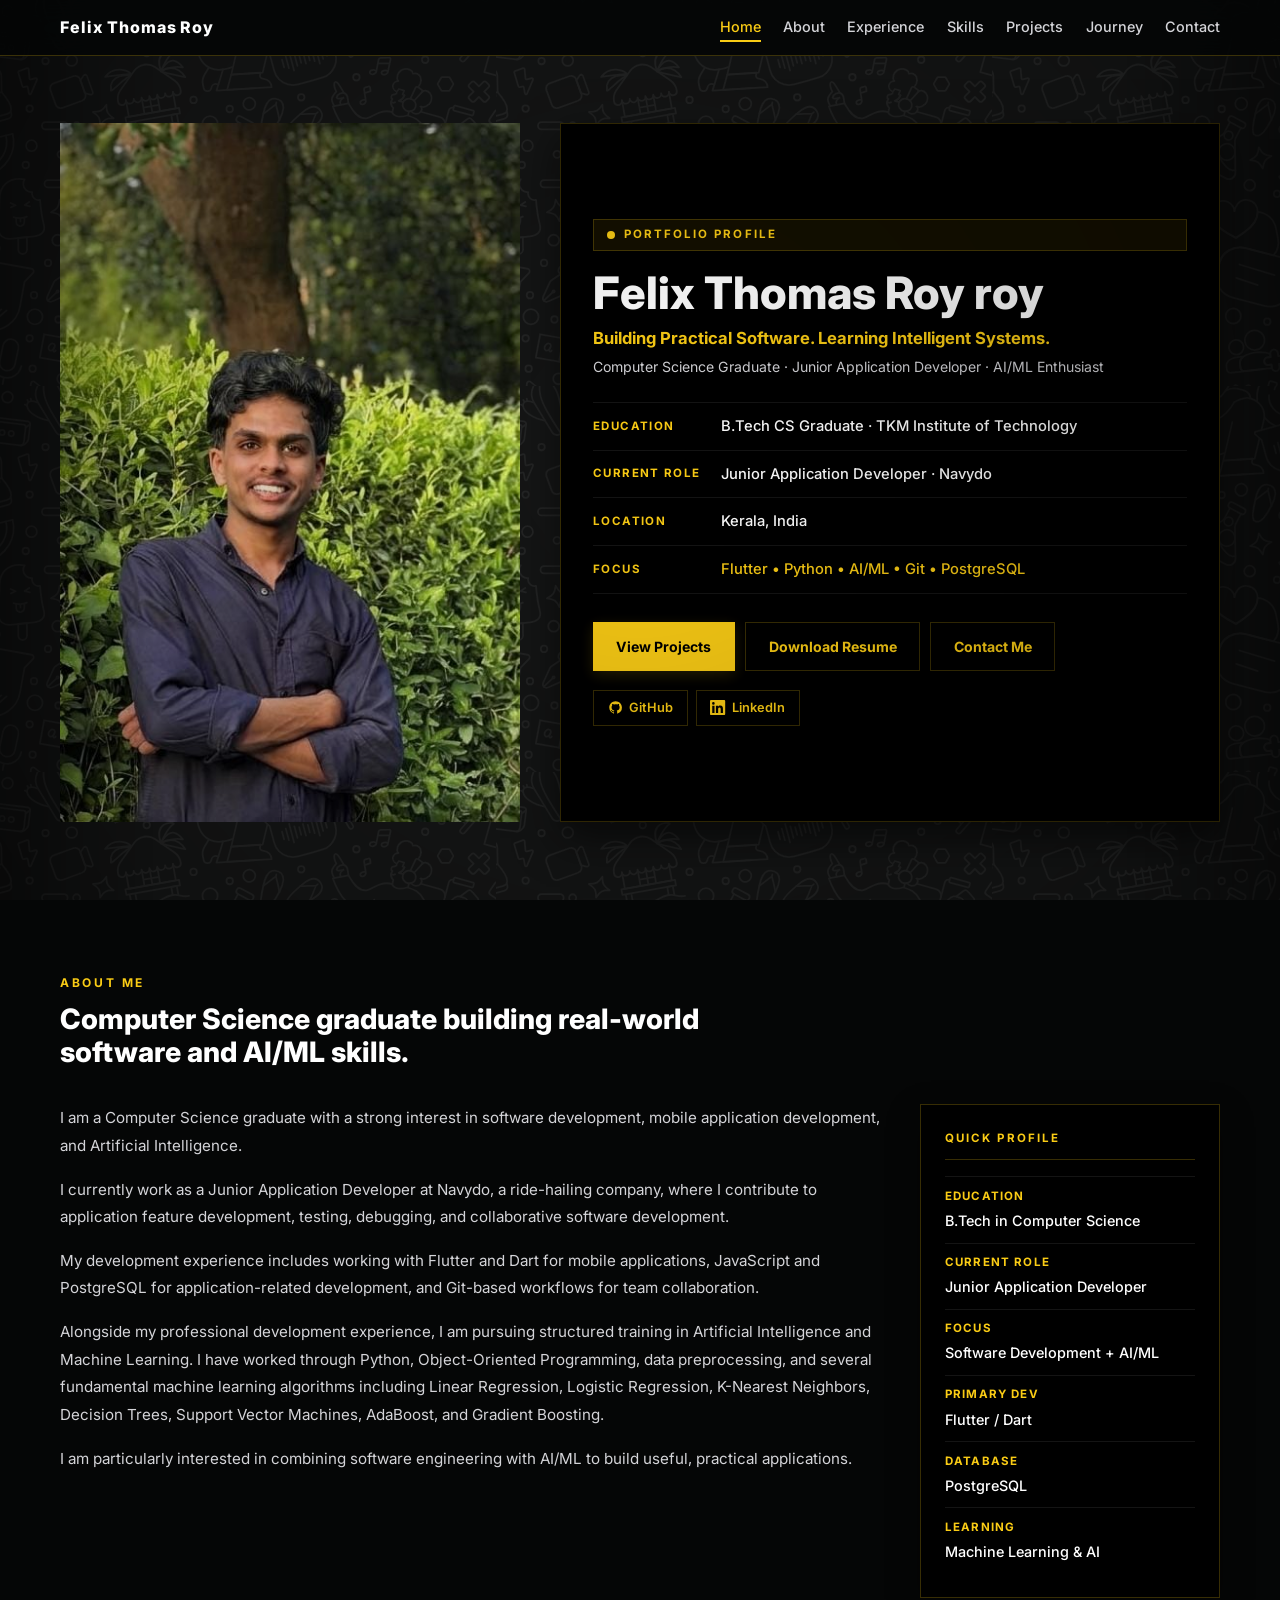
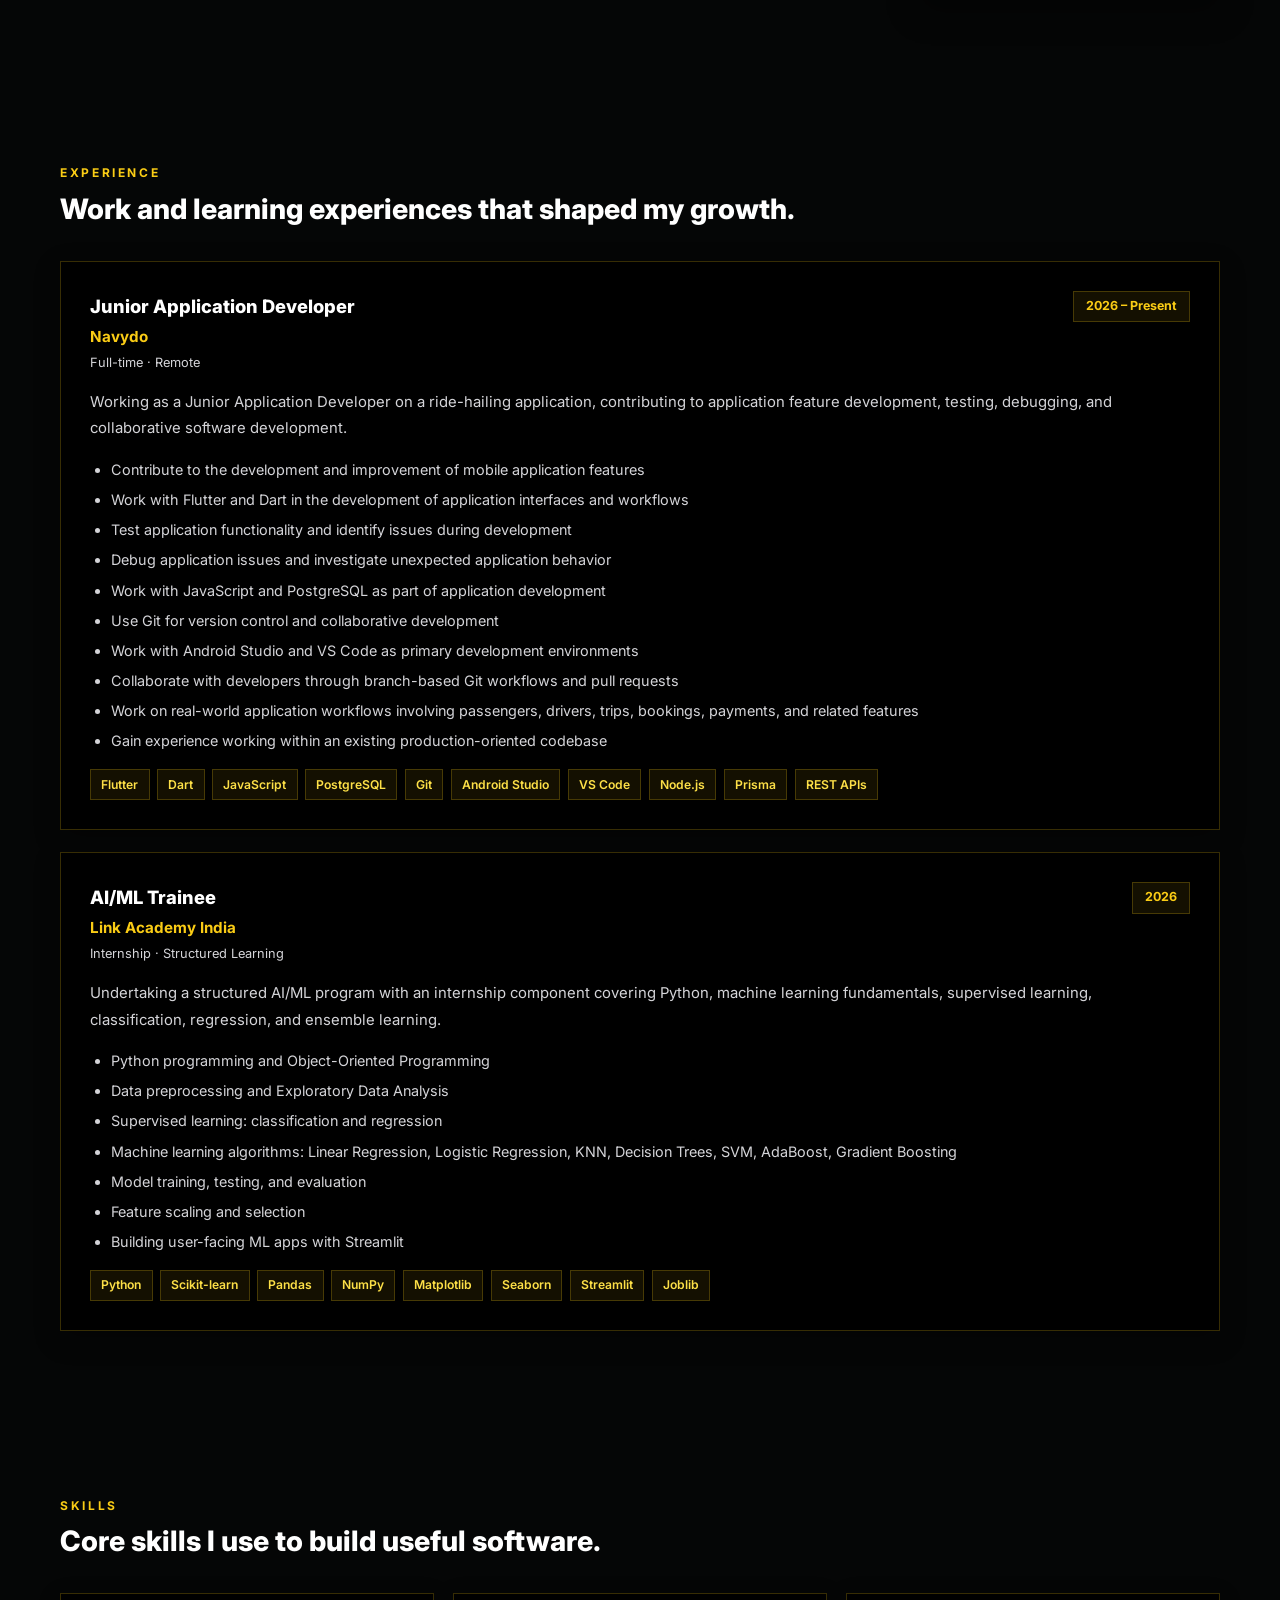
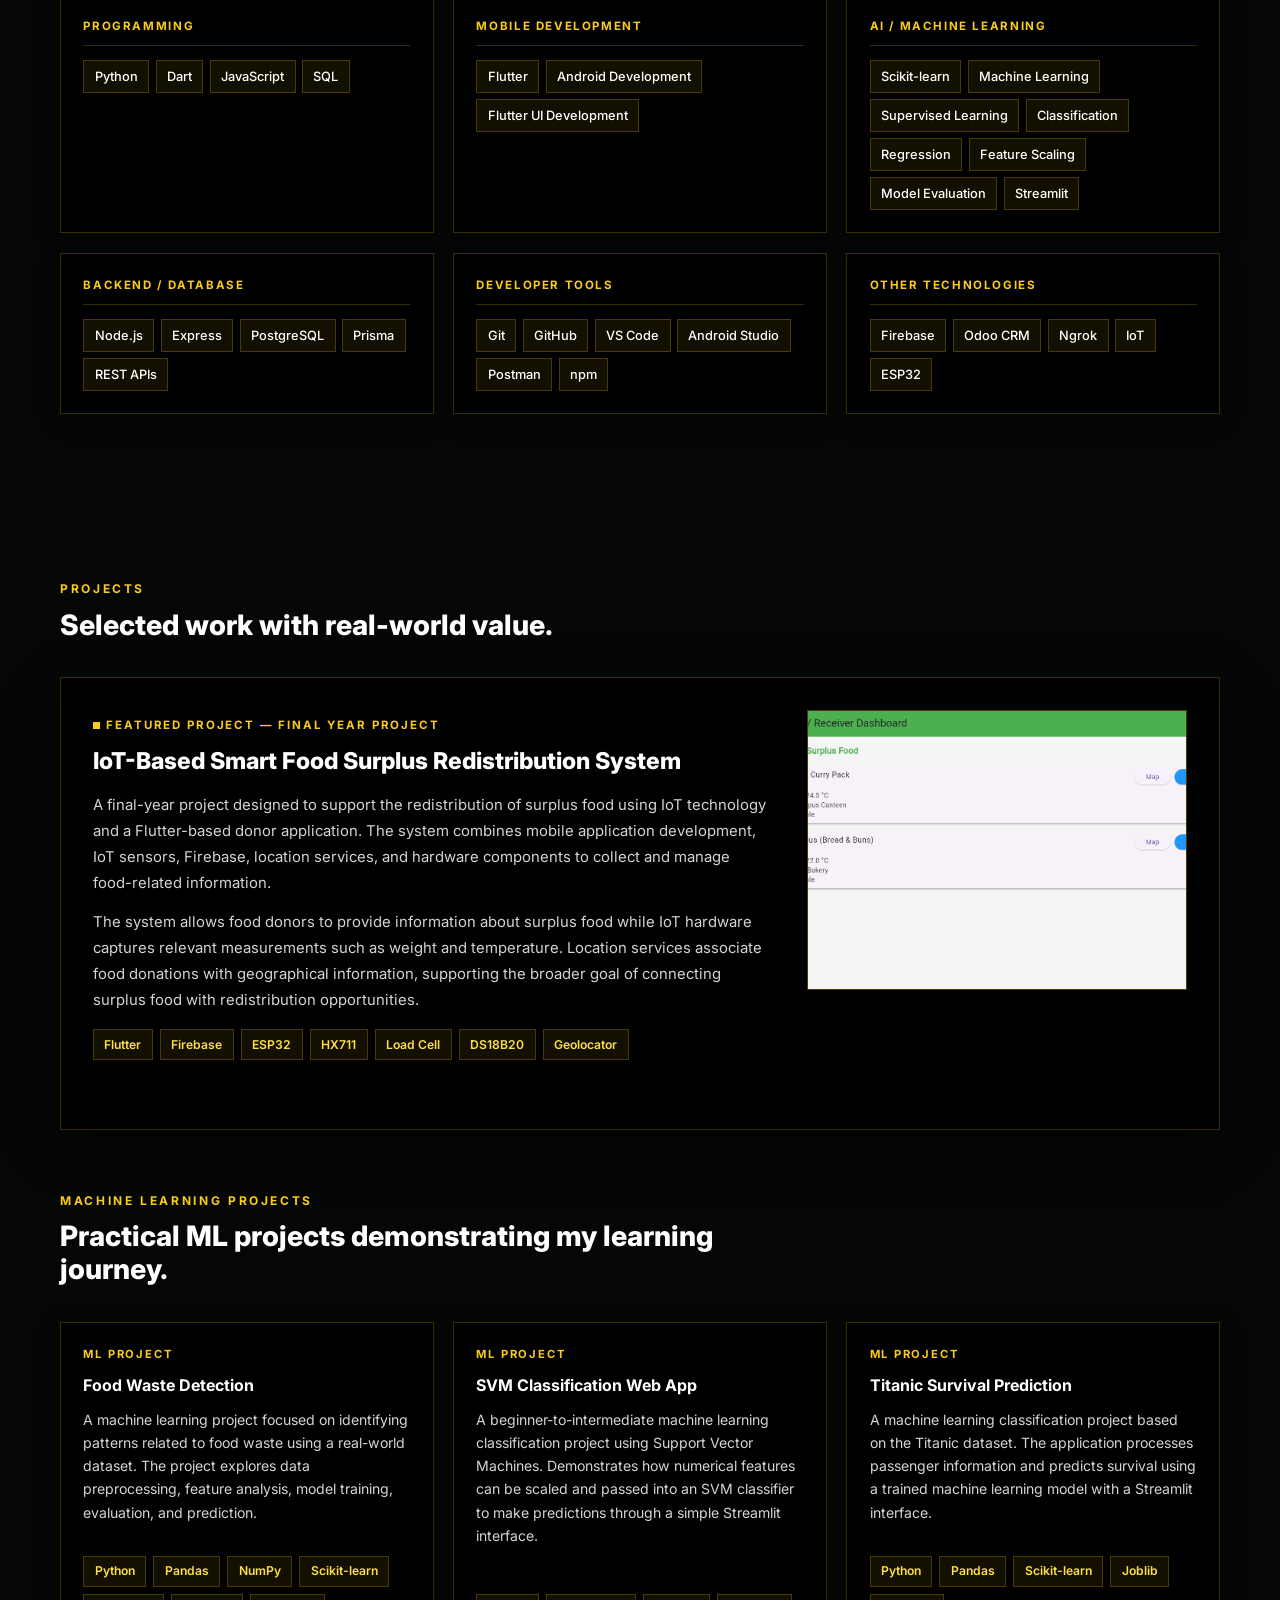
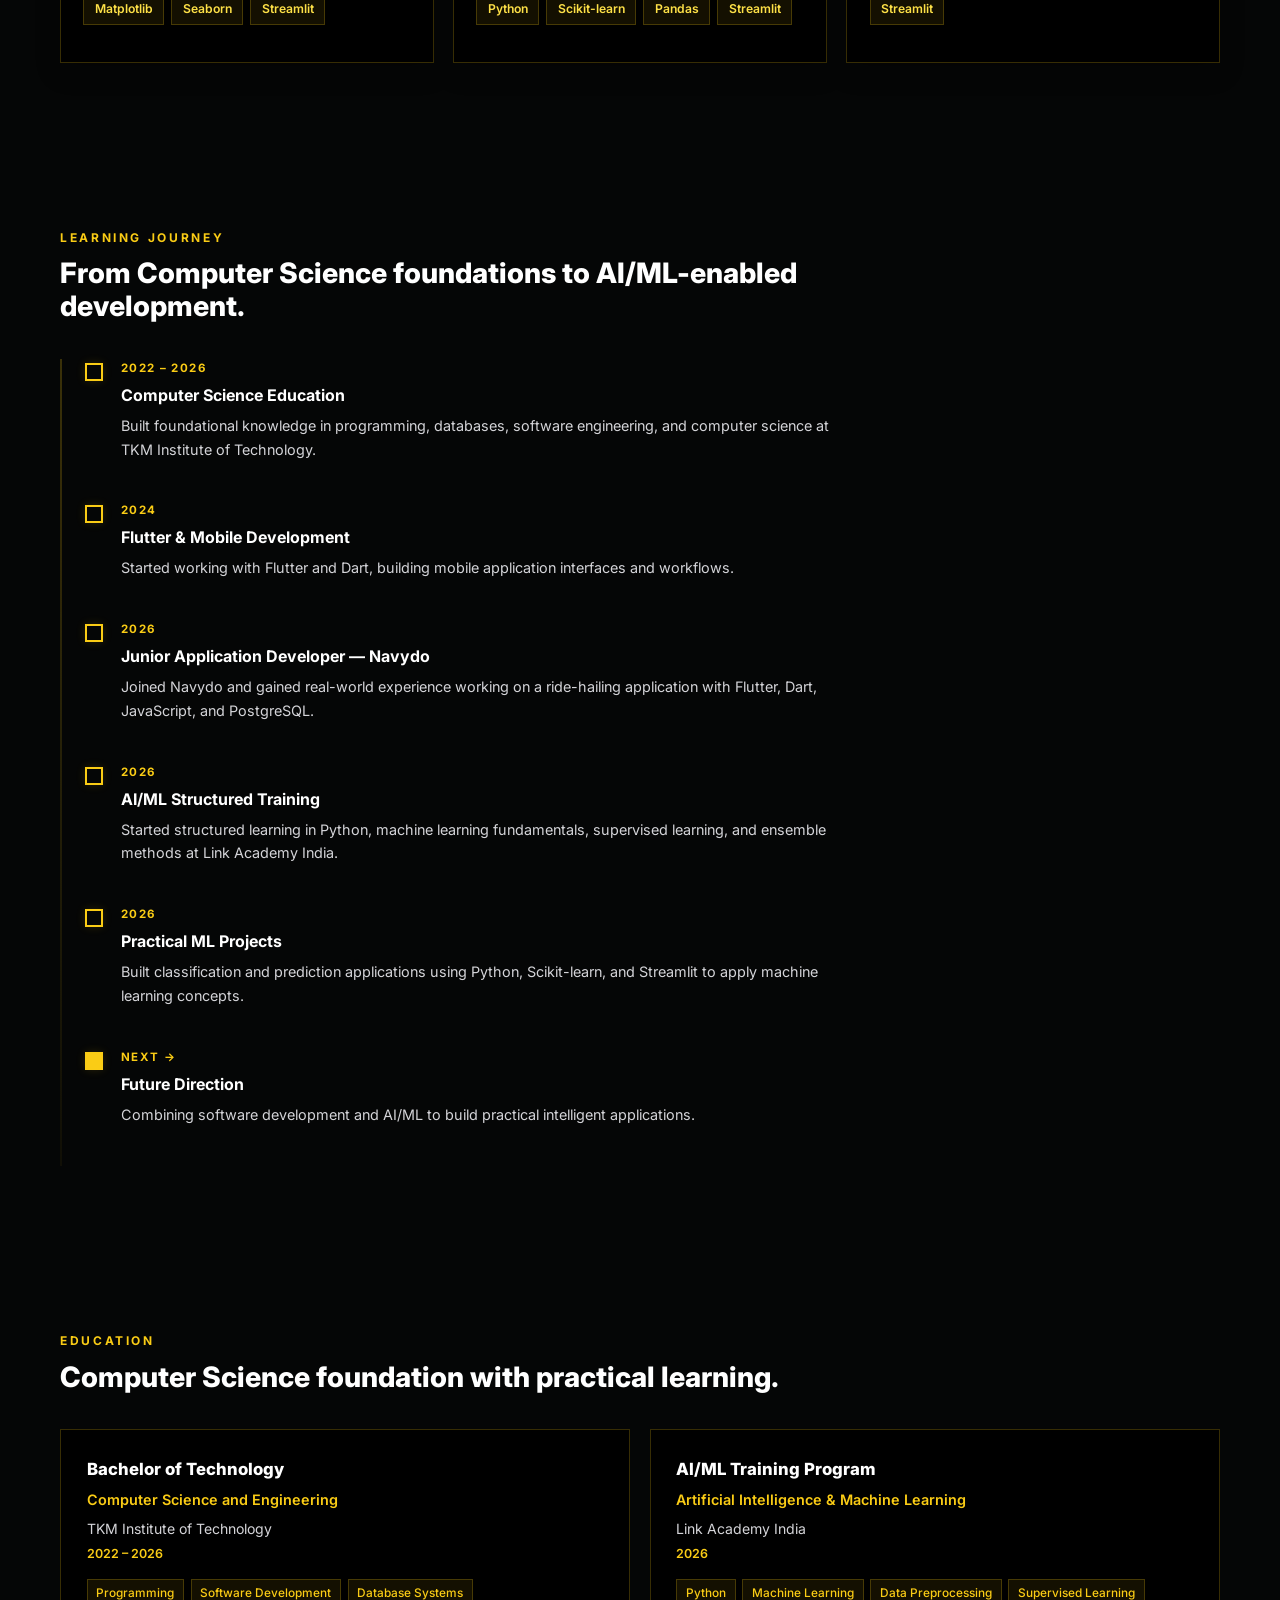
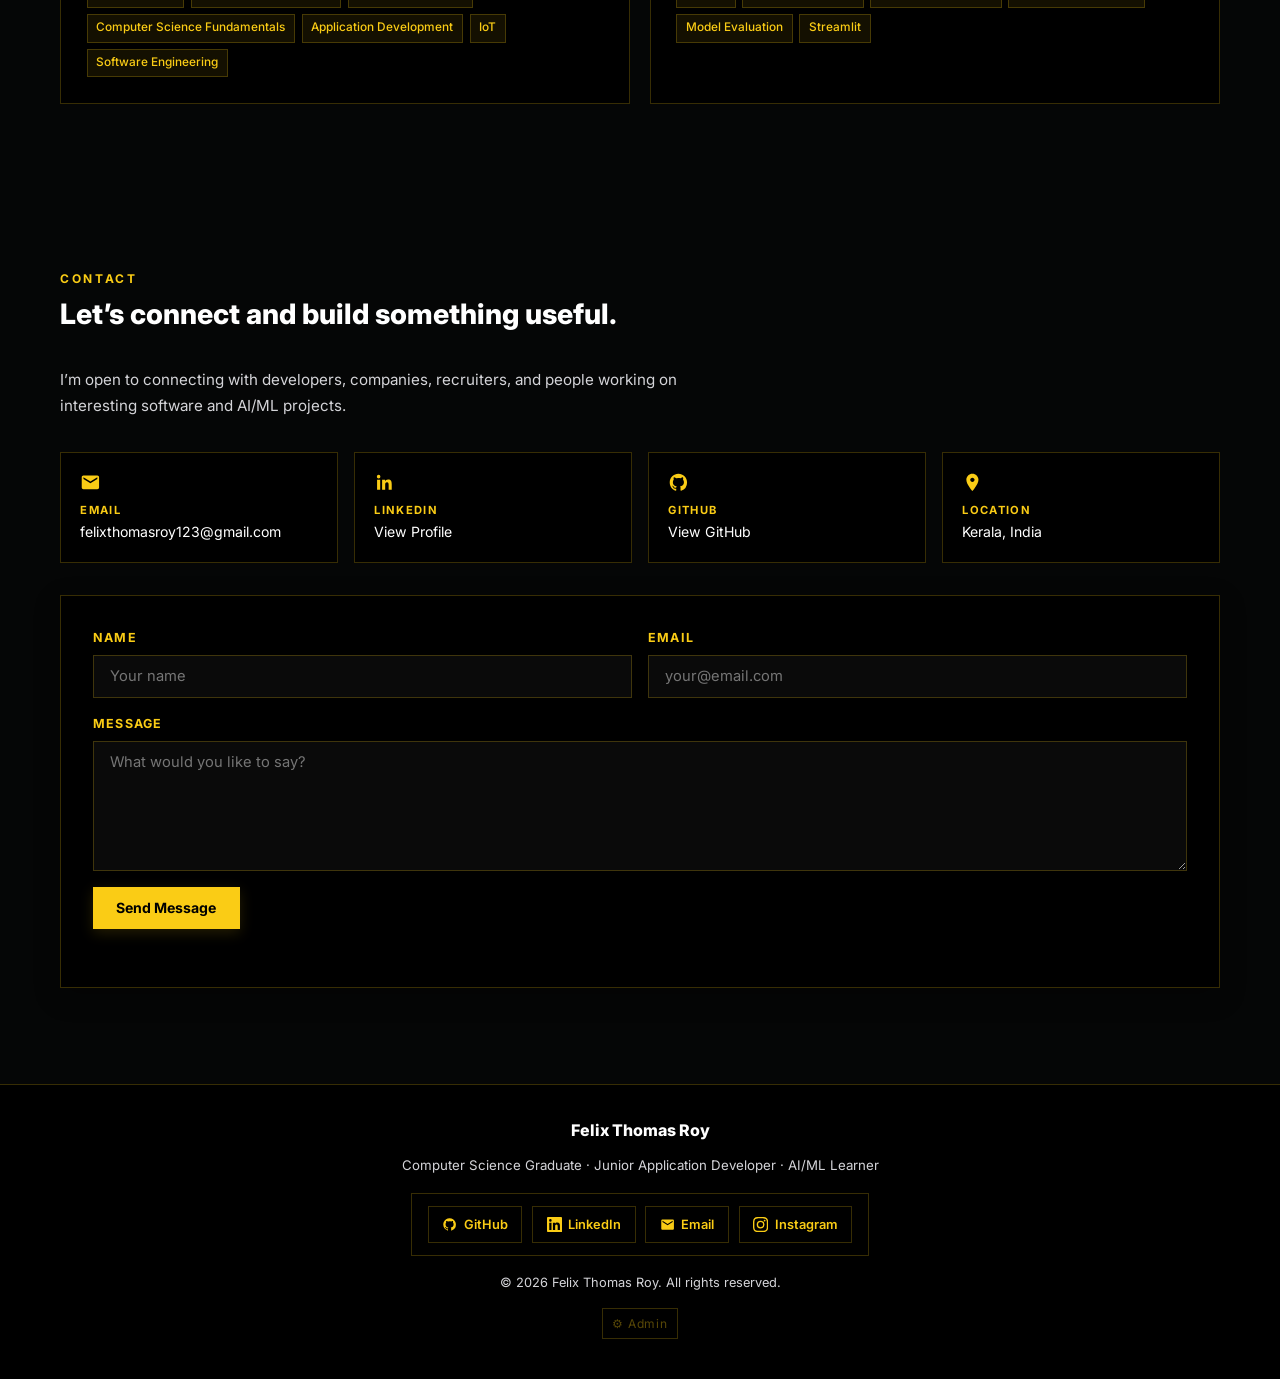
==== commit e03a3cc5: "Add smart food project image" ====
--- a/index.html
+++ b/index.html
@@ -107,7 +107,7 @@
         "description": "A final-year project designed to support the redistribution of surplus food using IoT technology and a Flutter-based donor application. The system combines mobile development, IoT sensors, Firebase, and location services.",
         "details": "The system allows food donors to provide information about surplus food while IoT hardware captures measurements such as weight and temperature. Location services associate food donations with geographical information, supporting connections between surplus food and redistribution opportunities.",
         "technologies": ["Flutter", "Firebase", "ESP32", "HX711", "Load Cell", "DS18B20", "Geolocator"],
-        "image": "",
+        "image": "assets/smart-food-proj-01.png",
         "githubUrl": "",
         "liveUrl": ""
       },
--- a/styles.css
+++ b/styles.css
@@ -37,7 +37,7 @@
   min-height: 100vh;
   background-image: url('assets/Screenshot 2026-08-08 151716.png');
   background-color: var(--bg);
-  background-position: top left;
+  background-position: left var(--scroll-content-shift, 0px);
   background-repeat: repeat;
   background-size: auto;
   background-attachment: fixed;
@@ -830,8 +830,8 @@
 
 @media (max-width: 900px) {
   .hero-layout  { grid-template-columns: 1fr; }
-  .photo-frame  { max-width: 460px; margin: 0 auto; aspect-ratio: 4/3; min-height: 320px; }
-  .profile-image { aspect-ratio: 4/3; min-height: 320px; }
+  .photo-frame  { max-width: 460px; margin: 0 auto; aspect-ratio: 4/3; min-height: 320px; background-color: var(--bg); }
+  .profile-image { width: 100%; height: 100%; min-height: 0; object-fit: contain; object-position: center; }
   .about-grid   { grid-template-columns: 1fr; }
   .edu-grid     { grid-template-columns: 1fr; }
   .form-row     { grid-template-columns: 1fr; }
@@ -859,6 +859,29 @@
 }
 
 @media (max-width: 480px) {
+  .container { width: calc(100% - 2rem); }
+  .hero-section { min-height: auto; padding: 1.5rem 0 2.5rem; }
+  .hero-layout { grid-template-columns: minmax(0, 1fr); gap: 1.25rem; }
+  .photo-frame { width: 100%; height: auto; min-height: 0; aspect-ratio: 4 / 3; }
+  .profile-image { width: 100%; height: 100%; min-height: 0; }
+  .hero-text { min-width: 0; height: auto; padding: 1.4rem 1.1rem; }
+  .hero-name { font-size: clamp(1.8rem, 9vw, 2.5rem); overflow-wrap: anywhere; }
+  .hero-subtitle, .hero-copy { overflow-wrap: anywhere; }
+  .section { padding: 3.5rem 0; }
+  .about-grid, .featured-card { min-width: 0; }
+  .featured-card { padding: 1.2rem; gap: 1.25rem; }
+  .featured-img-area { min-height: 200px; }
+  .contact-form { padding: 1.25rem; }
+  .timeline-list { padding-left: 1.35rem; }
+  .timeline-item { padding-left: 1.1rem; }
+  .header-inner { gap: .5rem; }
+  .brand { font-size: .85rem; letter-spacing: .03em; }
   .contact-details-row { grid-template-columns: 1fr; }
   .hero-actions { flex-direction: row; flex-wrap: wrap; }
 }
+
+@media (max-width: 360px) {
+  .container { width: calc(100% - 1.5rem); }
+  .hero-text { padding: 1.2rem .9rem; }
+  .button { padding: .65rem .9rem; }
+}
